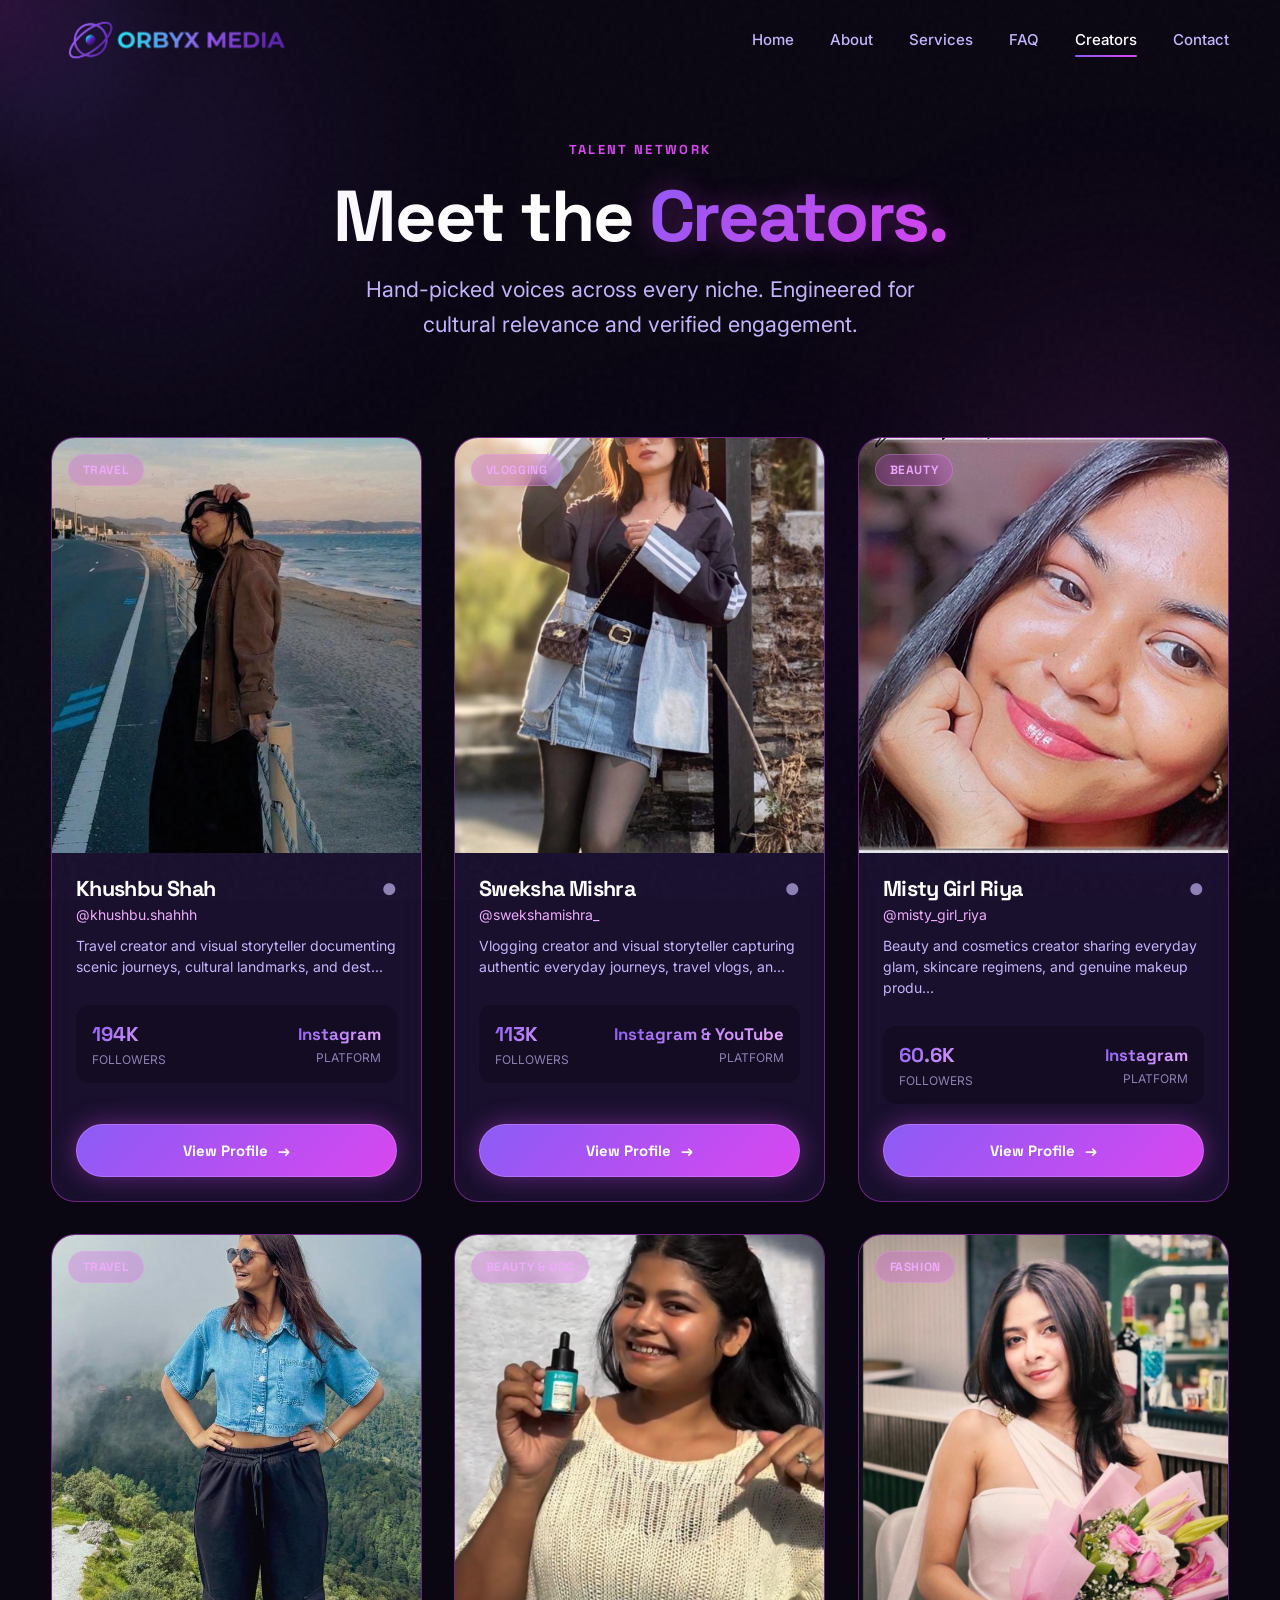
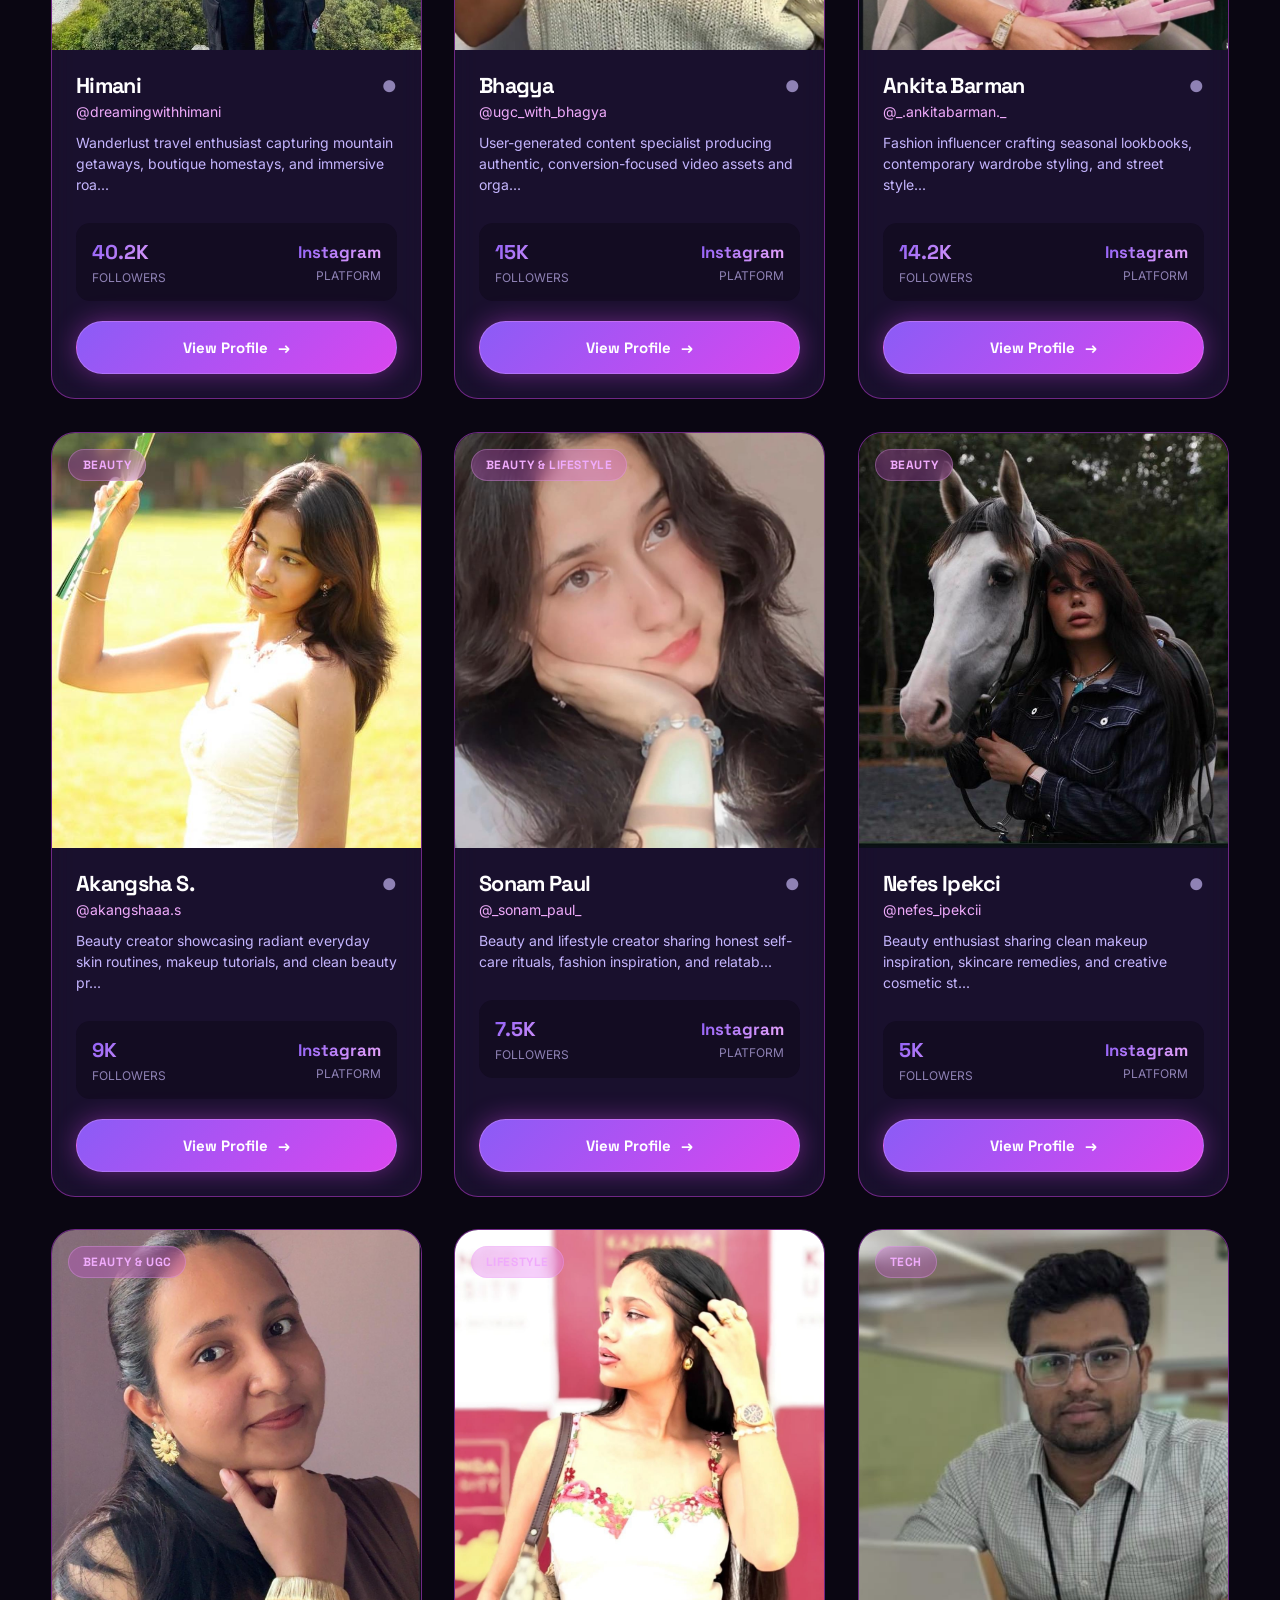
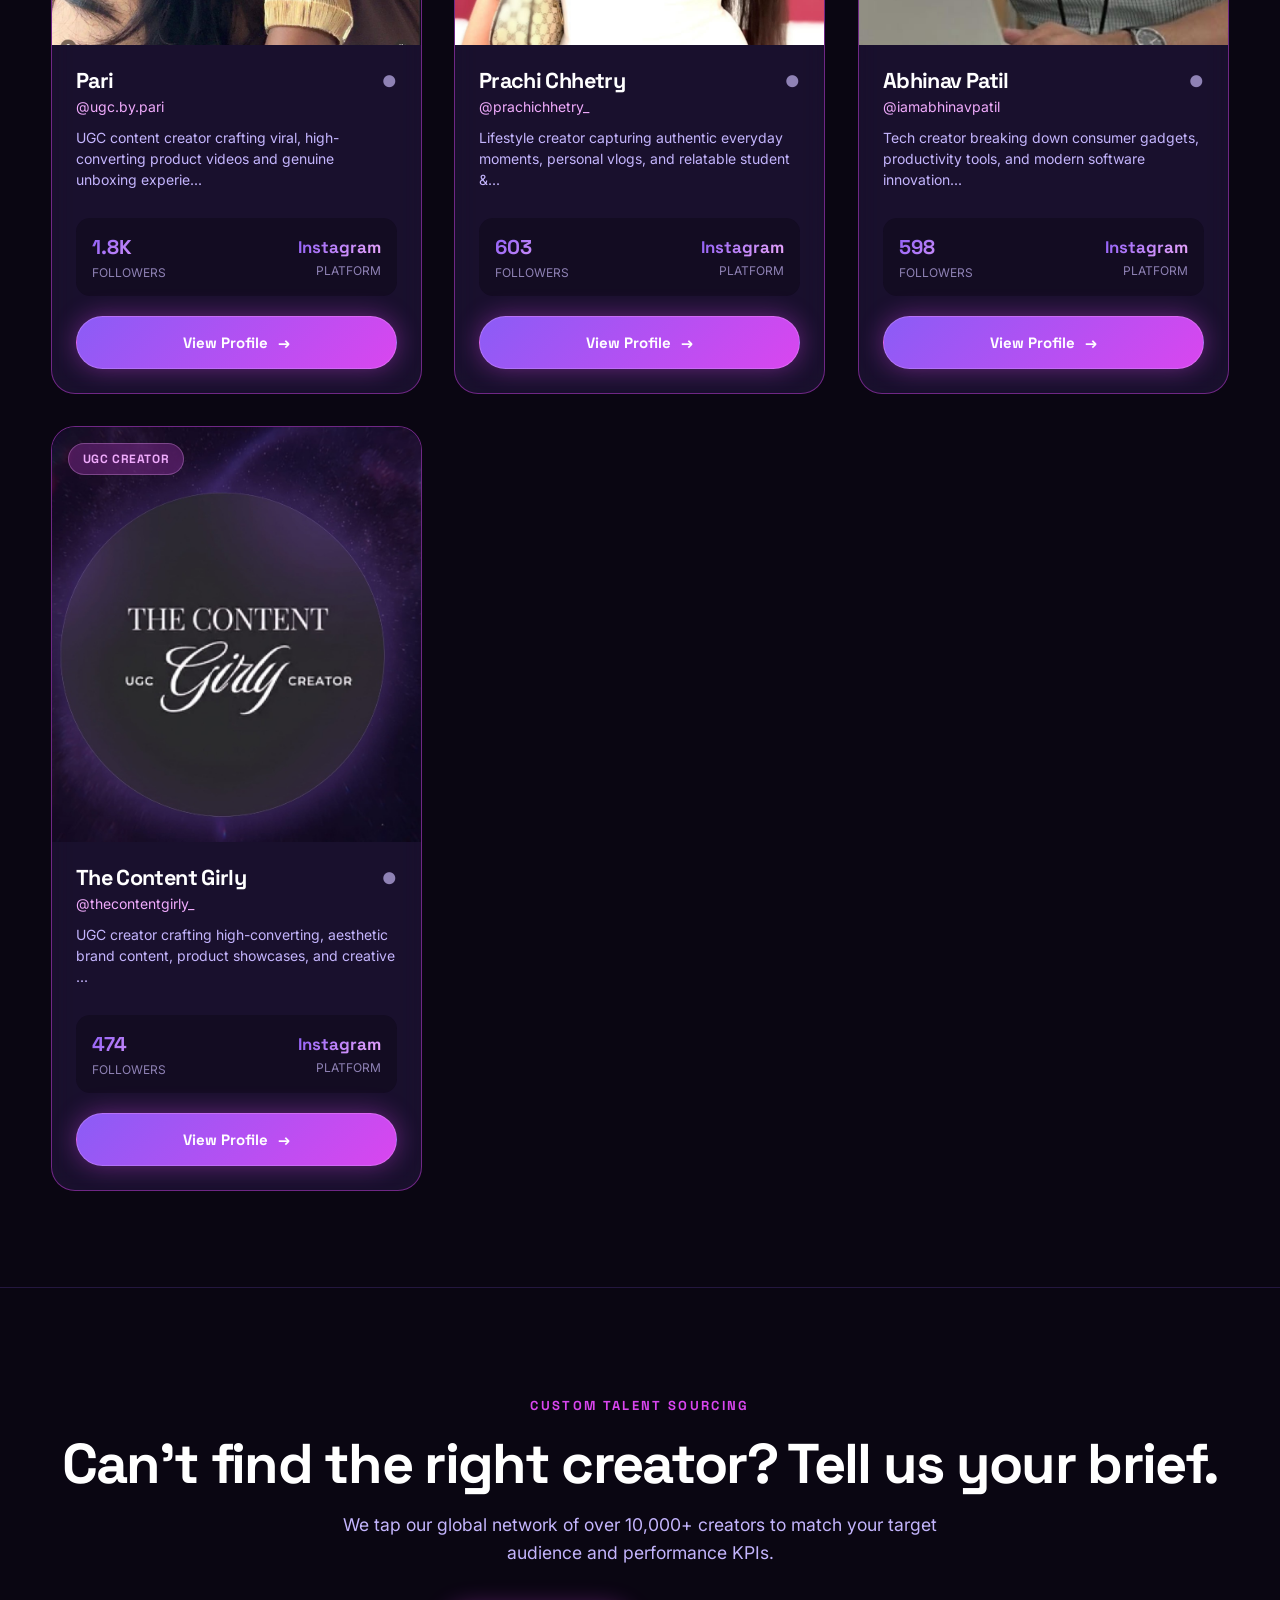
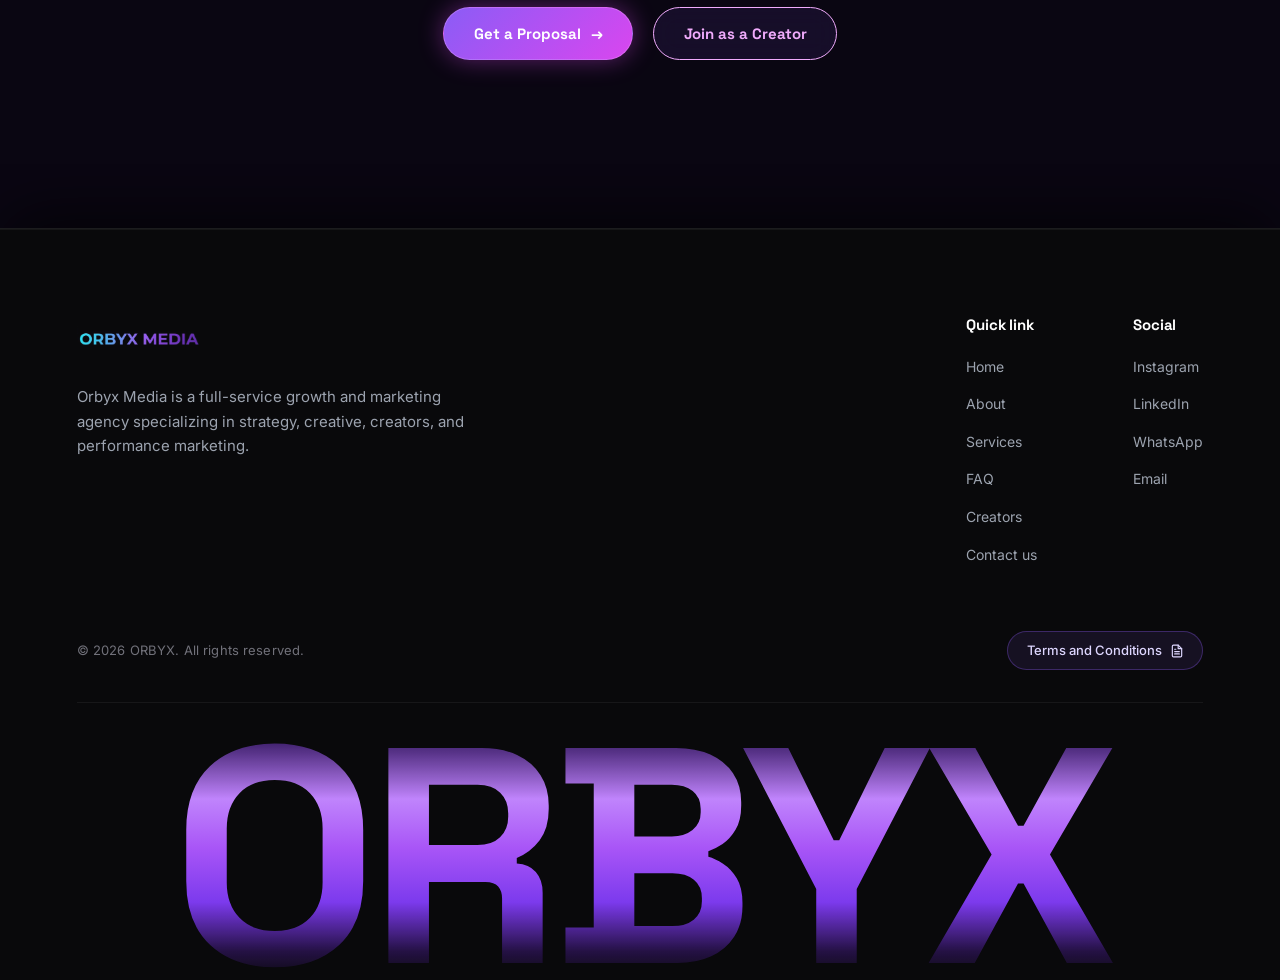
==== creators.html @ 60fa3058 "Initial commit: Orbyx Media website, assets, 404 page, and SEO icons" ====
<!DOCTYPE html>
<html lang="en">

<head>
  <meta charset="UTF-8">
  <meta name="viewport" content="width=device-width, initial-scale=1.0">

  <!-- Primary Meta Tags -->
  <title>Meet the Creators | Orbyx Media Talent Network</title>
  <meta name="title" content="Meet the Creators | Orbyx Media Talent Network">
  <meta name="description"
    content="Explore Orbyx Media's hand-picked network of vetted digital creators across fashion, tech, food, fitness, gaming, and lifestyle. Authentic cultural reach engineered for high-impact brands.">
  <meta name="keywords"
    content="creators, talent roster, influencer network, culture marketing, creative talent, brand partnerships">
  <meta name="author" content="Orbyx Media">
  <link rel="canonical" href="https://orbyxmedia.com/creators.html">

  <!-- Favicons & App Icons -->
  <link rel="icon" href="/favicon.ico" sizes="48x48">
  <link rel="icon" href="/favicon.svg" type="image/svg+xml">
  <link rel="icon" type="image/png" sizes="192x192" href="/favicon-192x192.png">
  <link rel="apple-touch-icon" href="/apple-touch-icon.png">
  <link rel="manifest" href="/site.webmanifest">

  <!-- Open Graph / Facebook -->
  <meta property="og:type" content="website">
  <meta property="og:url" content="https://orbyxmedia.com/creators.html">
  <meta property="og:title" content="Meet the Creators | Orbyx Media Talent Network">
  <meta property="og:description"
    content="Hand-picked voices across every niche. Real reach, authentic engagement, and proven brand lift.">
  <meta property="og:image" content="assets/orbyx-logo.png">

  <!-- Twitter -->
  <meta property="twitter:card" content="summary_large_image">
  <meta property="twitter:url" content="https://orbyxmedia.com/creators.html">
  <meta property="twitter:title" content="Meet the Creators | Orbyx Media Talent Network">
  <meta property="twitter:description"
    content="Hand-picked voices across every niche. Real reach, authentic engagement, and proven brand lift.">
  <meta property="twitter:image" content="assets/orbyx-logo.png">

  <!-- Google Fonts: Space Grotesk & Inter -->
  <link rel="preconnect" href="https://fonts.googleapis.com">
  <link rel="preconnect" href="https://fonts.gstatic.com" crossorigin>
  <link
    href="https://fonts.googleapis.com/css2?family=Inter:wght@400;500;600;700&family=Space+Grotesk:wght@600;700;800&display=swap"
    rel="stylesheet">

  <link rel="stylesheet" href="style.css">

  <!-- ItemList JSON-LD Structured Data for Search Engines -->
  <script type="application/ld+json">
  {
    "@context": "https://schema.org",
    "@type": "ItemList",
    "name": "Orbyx Media Creator Roster",
    "description": "A curated roster of vetted content creators and cultural storytellers.",
    "numberOfItems": 13,
    "itemListElement": [
      {
        "@type": "ListItem",
        "position": 1,
        "name": "Khushbu Shah",
        "description": "Travel Creator (194K Followers)"
      },
      {
        "@type": "ListItem",
        "position": 2,
        "name": "Sweksha Mishra",
        "description": "Vlogging Creator (113K Followers)"
      },
      {
        "@type": "ListItem",
        "position": 3,
        "name": "Misty Girl Riya",
        "description": "Beauty Creator (60.6K Followers)"
      },
      {
        "@type": "ListItem",
        "position": 4,
        "name": "Himani",
        "description": "Travel Creator (40.2K Followers)"
      },
      {
        "@type": "ListItem",
        "position": 5,
        "name": "Bhagya",
        "description": "Beauty & UGC Creator (15K Followers)"
      },
      {
        "@type": "ListItem",
        "position": 6,
        "name": "Ankita Barman",
        "description": "Fashion Creator (14.2K Followers)"
      },
      {
        "@type": "ListItem",
        "position": 7,
        "name": "Akangsha S.",
        "description": "Beauty Creator (9K Followers)"
      },
      {
        "@type": "ListItem",
        "position": 8,
        "name": "Sonam Paul",
        "description": "Beauty & Lifestyle Creator (7.5K Followers)"
      },
      {
        "@type": "ListItem",
        "position": 9,
        "name": "Nefes Ipekci",
        "description": "Beauty Creator (5K Followers)"
      },
      {
        "@type": "ListItem",
        "position": 10,
        "name": "Pari",
        "description": "Beauty & UGC Creator (1.8K Followers)"
      },
      {
        "@type": "ListItem",
        "position": 11,
        "name": "Prachi Chhetry",
        "description": "Lifestyle Creator (603 Followers)"
      },
      {
        "@type": "ListItem",
        "position": 12,
        "name": "Abhinav Patil",
        "description": "Tech Creator (598 Followers)"
      },
      {
        "@type": "ListItem",
        "position": 13,
        "name": "The Content Girly",
        "description": "UGC Creator (474 Followers)"
      }
    ]
  }
  </script>
</head>

<body class="creators-page">

  <!-- AMBIENT GLOW ORBS & NOISE -->
  <div class="ambient-orbs" aria-hidden="true">
    <div class="ambient-orb orb-1"></div>
    <div class="ambient-orb orb-2"></div>
    <div class="ambient-orb orb-3"></div>
  </div>
  <div class="noise-overlay" aria-hidden="true"></div>

  <!-- CURSOR-FOLLOWING GLOW (DESKTOP) -->
  <div class="cursor-glow" id="cursor-glow" aria-hidden="true"></div>

  <!-- SHARED NAVIGATION BAR -->
  <header class="navbar navbar-scrolled" id="navbar">
    <div class="navbar-container">
      <a href="index.html" class="navbar-logo" aria-label="Orbyx Media Home">
        <img src="assets/Header.png" alt="Orbyx Media" class="navbar-logo-img" />
      </a>

      <!-- Desktop Nav -->
      <nav aria-label="Primary Navigation">
        <ul class="navbar-nav">
          <li><a href="index.html#home" class="nav-link">Home</a></li>
          <li><a href="index.html#about" class="nav-link">About</a></li>
          <li><a href="index.html#services" class="nav-link">Services</a></li>
          <li><a href="index.html#faq" class="nav-link">FAQ</a></li>
          <li><a href="creators.html" class="nav-link active">Creators</a></li>
          <li><a href="index.html#contact" class="nav-link">Contact</a></li>
        </ul>
      </nav>

      <!-- Mobile Hamburger Toggle -->
      <button type="button" class="navbar-toggle" id="menu-toggle" aria-label="Toggle navigation menu"
        aria-expanded="false">
        <span class="hamburger-line line-1"></span>
        <span class="hamburger-line line-2"></span>
        <span class="hamburger-line line-3"></span>
      </button>
    </div>

    <!-- Mobile Drawer Overlay -->
    <div class="mobile-menu" id="mobile-menu" aria-hidden="true">
      <ul class="mobile-nav-list">
        <li><a href="index.html#home" class="mobile-nav-link">Home</a></li>
        <li><a href="index.html#about" class="mobile-nav-link">About</a></li>
        <li><a href="index.html#services" class="mobile-nav-link">Services</a></li>
        <li><a href="index.html#faq" class="mobile-nav-link">FAQ</a></li>
        <li><a href="creators.html" class="mobile-nav-link active">Creators</a></li>
        <li><a href="index.html#contact" class="mobile-nav-link">Contact</a></li>
      </ul>
    </div>
  </header>

  <main>
    <!-- HERO HEADER (NO HEAVY VIDEO, SOFT PURPLE GLOW) -->
    <section class="creators-page-header">
      <span class="section-label">TALENT NETWORK</span>
      <h1 class="creators-page-title">
        Meet the <span class="gradient-text">Creators.</span>
      </h1>
      <p class="creators-page-subline">
        Hand-picked voices across every niche. Engineered for cultural relevance and verified engagement.
      </p>
    </section>



    <!-- CREATORS GRID (RESPONSIVE: 3 COLS DESKTOP, 2 TABLET, 1 MOBILE) -->
    <section class="creators-grid-section" aria-label="Creators Grid">
      <div class="creators-grid" id="creators-grid">
        <!-- Rendered dynamically with 60ms stagger reflow -->
      </div>

      <!-- Friendly Empty State -->
      <div class="creators-empty-state" id="empty-state">
        <h2 class="empty-state-title">No creators found matching criteria</h2>
        <p class="empty-state-sub">Try broadening your search or resetting active filters.</p>
        <button type="button" class="btn btn-primary" id="empty-reset-btn">
          <span>Reset Filters</span>
        </button>
      </div>
    </section>

    <!-- BOTTOM CTA -->
    <section class="section-wrapper" style="text-align: center; border-top: 1px solid rgba(139, 92, 246, 0.2);">
      <span class="section-label">CUSTOM TALENT SOURCING</span>
      <h2 style="font-size: clamp(2rem, 4.5vw, 3.5rem); margin-bottom: 1rem; color: #FFFFFF;">
        Can't find the right creator? Tell us your brief.
      </h2>
      <p style="color: var(--text-body); max-width: 600px; margin: 0 auto 2.5rem; font-size: 1.1rem;">
        We tap our global network of over 10,000+ creators to match your target audience and performance KPIs.
      </p>
      <div style="display: flex; flex-wrap: wrap; gap: 1.25rem; justify-content: center;">
        <a href="index.html#contact" class="btn btn-primary magnetic-btn">
          <span>Get a Proposal</span>
          <span class="btn-arrow" aria-hidden="true">→</span>
        </a>
        <a href="index.html#join-network" class="btn btn-secondary magnetic-btn">
          <span>Join as a Creator</span>
        </a>
      </div>
    </section>
  </main>

  <!-- CREATOR DETAIL MODAL (FOCUS-TRAPPED, ESC TO CLOSE) -->
  <div class="creator-modal-backdrop" id="creator-modal" aria-hidden="true" role="dialog" aria-modal="true"
    aria-labelledby="modal-creator-name">
    <div class="creator-modal-dialog" id="modal-dialog">
      <button type="button" class="modal-close-btn" id="modal-close-btn" aria-label="Close creator details">✕</button>
      <div class="modal-inner-grid">
        <div class="modal-photo-col">
          <img src="assets/creator-placeholder.svg" alt="Creator Profile" class="modal-photo" id="modal-img">
        </div>
        <div class="modal-info-col">
          <span class="section-label" id="modal-niche-label" style="margin-bottom: 0.5rem;">NICHE</span>
          <h2 class="modal-creator-name" id="modal-creator-name">Creator Name</h2>
          <div class="modal-creator-handle" id="modal-creator-handle">@handle</div>
          <p class="modal-bio" id="modal-bio">Bio description text goes here.</p>

          <div class="modal-stats-row">
            <div>
              <div class="creator-metric-val" id="modal-followers">0</div>
              <div class="creator-metric-lbl">Followers</div>
            </div>
            <div>
              <div class="creator-metric-val" id="modal-platform">Instagram</div>
              <div class="creator-metric-lbl">Platform</div>
            </div>
            <div>
              <div class="creator-metric-val" id="modal-category">Travel</div>
              <div class="creator-metric-lbl">Category</div>
            </div>
          </div>

          <div class="modal-actions">
            <a href="#" target="_blank" rel="noopener noreferrer" class="btn btn-secondary" id="modal-social-link">
              <span>View on Instagram</span>
              <span class="btn-arrow" aria-hidden="true">↗</span>
            </a>
            <a href="index.html#contact" class="btn btn-primary" id="modal-collab-link">
              <span>Collaborate</span>
              <span class="btn-arrow" aria-hidden="true">→</span>
            </a>
          </div>
        </div>
      </div>
    </div>
  </div>

  <!-- SHARED FOOTER -->
  <footer class="site-footer">
    <div class="footer-card">
      <div class="footer-top-row">
        <!-- Brand Info -->
        <div class="footer-brand-col">
          <a href="index.html#home" class="footer-brand-logo" aria-label="Orbyx Media Home">
            <img src="assets/Footer.png" alt="Orbyx Media" class="footer-logo-img">
          </a>
          <p class="footer-brand-desc">
            Orbyx Media is a full-service growth and marketing agency specializing in strategy, creative, creators, and
            performance marketing.
          </p>
        </div>

        <!-- Links Columns: Quick link & Social ONLY (No Company, No Others) -->
        <div class="footer-links-columns">
          <div class="footer-links-col">
            <h3 class="footer-col-heading">Quick link</h3>
            <ul class="footer-links-list">
              <li><a href="index.html#home">Home</a></li>
              <li><a href="index.html#about">About</a></li>
              <li><a href="index.html#services">Services</a></li>
              <li><a href="index.html#faq">FAQ</a></li>
              <li><a href="creators.html">Creators</a></li>
              <li><a href="index.html#contact">Contact us</a></li>
            </ul>
          </div>

          <div class="footer-links-col">
            <h3 class="footer-col-heading">Social</h3>
            <ul class="footer-links-list">
              <li><a href="https://www.instagram.com/orbyx.media?vrfl=MTExcmZzMnN6YzQ3eA%3D%3D&utm_source=qr"
                  target="_blank" rel="noopener noreferrer">Instagram</a></li>
              <li><a href="https://www.linkedin.com/in/abhay-pandey-b8872b438" target="_blank"
                  rel="noopener noreferrer">LinkedIn</a></li>
              <li><a href="https://whatsapp.com/channel/0029VbDl6A9Chq6E0QzMwr3B" target="_blank"
                  rel="noopener noreferrer">WhatsApp</a></li>
              <li><a href="https://mail.google.com/mail/?view=cm&fs=1&to=Abhay.orbyxmedia@gmail.com"
                  class="gmail-compose-link" data-gmail="Abhay.orbyxmedia@gmail.com" target="_blank"
                  rel="noopener noreferrer">Email</a></li>
            </ul>
          </div>
        </div>
      </div>

      <!-- Metadata & Terms and Conditions Button Row -->
      <div class="footer-meta-row">
        <div class="footer-copyright">
          &copy; 2026 ORBYX. All rights reserved.
        </div>
        <div class="footer-actions">
          <button type="button" class="footer-terms-btn" id="footer-terms-btn" aria-haspopup="dialog"
            aria-expanded="false">
            <span>Terms and Conditions</span>
            <svg class="terms-btn-icon" width="14" height="14" viewBox="0 0 24 24" fill="none" stroke="currentColor"
              stroke-width="2" stroke-linecap="round" stroke-linejoin="round">
              <path d="M14 2H6a2 2 0 0 0-2 2v16a2 2 0 0 0 2 2h12a2 2 0 0 0 2-2V8z"></path>
              <polyline points="14 2 14 8 20 8"></polyline>
              <line x1="16" y1="13" x2="8" y2="13"></line>
              <line x1="16" y1="17" x2="8" y2="17"></line>
              <polyline points="10 9 9 9 8 9"></polyline>
            </svg>
          </button>
        </div>
      </div>

      <!-- Giant ORBYX Watermark with Purple Gradient matching image -->
      <div class="footer-watermark-wrap" aria-hidden="true">
        <span class="footer-watermark-text">ORBYX</span>
      </div>
    </div>
  </footer>

  <!-- TERMS & CONDITIONS MODAL -->
  <div class="terms-modal-backdrop" id="terms-modal" aria-hidden="true" role="dialog" aria-modal="true"
    aria-labelledby="terms-modal-title">
    <div class="terms-modal-dialog" id="terms-modal-dialog">
      <div class="terms-modal-header">
        <div class="terms-header-titles">
          <span class="terms-badge">Legal & Compliance</span>
          <h2 class="terms-modal-title" id="terms-modal-title">Terms and Conditions</h2>
          <span class="terms-update-time">Effective: 2026 &bull; Orbyx Media</span>
        </div>
        <button type="button" class="terms-close-btn" id="terms-modal-close"
          aria-label="Close Terms and Conditions">&times;</button>
      </div>

      <div class="terms-modal-body">
        <section class="terms-section">
          <h3>1. Acceptance of Terms</h3>
          <p>By accessing or engaging with Orbyx Media (&ldquo;Orbyx&rdquo;, &ldquo;we&rdquo;, &ldquo;us&rdquo;, or
            &ldquo;our&rdquo;), including our growth marketing, strategy consulting, creator collaborations, and
            performance marketing services, you agree to comply with and be bound by these Terms and Conditions.</p>
        </section>

        <section class="terms-section">
          <h3>2. Scope of Growth & Marketing Services</h3>
          <p>Orbyx Media operates as a full-service growth and marketing agency specializing in end-to-end brand
            strategy, creative direction, creator roster execution, and multi-channel performance media. Concrete
            milestones, scopes, deliverable schedules, and budget allocations are governed by separate Statements of
            Work (SOWs).</p>
        </section>

        <section class="terms-section">
          <h3>3. Creator Network & Content Collaboration</h3>
          <p>Campaigns executed through the Orbyx creator roster follow strict brand safety guidelines and FTC
            disclosures. Content rights, exclusivity windows, organic posting obligations, and whitelisting permissions
            are strictly scoped per creator contract agreement.</p>
        </section>

        <section class="terms-section">
          <h3>4. Intellectual Property & Commercial Rights</h3>
          <p>All bespoke creative assets, strategic frameworks, video assets, and copywriting developed for client
            campaigns become property of the client upon complete settlement of invoices, subject to third-party music
            licensing and creator terms.</p>
        </section>

        <section class="terms-section">
          <h3>5. Performance Marketing Standards</h3>
          <p>While our media buying models are architected for optimal ROAS and customer acquisition efficiency,
            campaign scalability is dependent on product-market fit, audience dynamics, and platform policy shifts.</p>
        </section>

        <section class="terms-section">
          <h3>6. Confidentiality & Privacy</h3>
          <p>Both parties agree to treat all non-public commercial insights, creative storyboards, audience analytics,
            and financial data with absolute confidentiality. We never monetize or sell client or creator data.</p>
        </section>

        <section class="terms-section">
          <h3>7. Contact & Inquiries</h3>
          <p>For any questions or legal inquiries regarding these terms, please contact us at <a
              href="https://mail.google.com/mail/?view=cm&fs=1&to=Abhay.orbyxmedia@gmail.com" class="gmail-compose-link"
              data-gmail="Abhay.orbyxmedia@gmail.com" target="_blank"
              rel="noopener noreferrer">Abhay.orbyxmedia@gmail.com</a> or phone <a href="tel:+916306680579">+91
              6306680579</a>.</p>
        </section>
      </div>

      <div class="terms-modal-footer">
        <button type="button" class="terms-accept-btn" id="terms-modal-accept">Close &amp; Acknowledge</button>
      </div>
    </div>
  </div>

  <script src="script.js"></script>
</body>

</html>
---- style.css ----
/* ==========================================================================
   ORBYX MEDIA - CORE DESIGN SYSTEM & STYLESHEET
   Brand Pillars: Influence · Culture · Connection
   ========================================================================== */

/* --------------------------------------------------------------------------
   1. CSS CUSTOM PROPERTIES (DESIGN SYSTEM TOKENS)
   -------------------------------------------------------------------------- */
:root {
  /* Brand Color Palette */
  --primary-purple: #8B5CF6;
  --deep-purple: #6D28D9;
  --accent-magenta: #D946EF;
  --highlight-pink: #F0ABFC;

  /* Neutrals & Dark Canvas */
  --bg-deep: #0A0612;
  --bg-surface: #120A21;
  --bg-card: rgba(139, 92, 246, 0.12);
  --overlay-dark: rgba(10, 6, 18, 0.55);

  /* Typography Colors */
  --text-heading: #FFFFFF;
  --text-body: #C4B5FD;
  --text-muted: #8F82B5;
  --text-light: #E9E3FF;

  /* Gradients */
  --grad-primary: linear-gradient(135deg, #8B5CF6 0%, #D946EF 100%);
  --grad-soft: linear-gradient(135deg, #8B5CF6 0%, #F0ABFC 100%);
  --grad-accent: linear-gradient(135deg, #D946EF 0%, #F0ABFC 100%);
  --grad-border: linear-gradient(135deg, rgba(139, 92, 246, 0.8), rgba(217, 70, 239, 0.8));

  /* Glass Card System */
  --glass-fill: rgba(139, 92, 246, 0.12);
  --glass-border: 1px solid rgba(217, 70, 239, 0.45);
  --glass-blur: 12px;
  --glass-radius: 24px;
  --glow-magenta: 0 0 32px rgba(217, 70, 239, 0.35);
  --glow-purple: 0 0 32px rgba(139, 92, 246, 0.35);

  /* RESERVED SERVICE CARD PALETTE (CUSTOMIZABLE) */
  --service-card-bg: rgba(139, 92, 246, 0.12);
  --service-card-blur: 14px;
  --service-card-radius: 24px;
  --service-card-border: 1px solid rgba(217, 70, 239, 0.45);
  --service-card-border-active: 1.5px solid #D946EF;
  --service-card-glow-active: 0 0 32px rgba(217, 70, 239, 0.35);
  --service-card-number: #8B5CF6;
  --service-card-title: #FFFFFF;
  --service-card-desc: #C4B5FD;
  --service-bullet-text: #E9E3FF;
  --service-bullet-icon: #F0ABFC;
  --service-icon-bg: rgba(217, 70, 239, 0.18);
  --service-icon-color: #F0ABFC;
  --service-top-sweep: linear-gradient(120deg, transparent, rgba(240, 171, 252, 0.18), transparent);
  --service-card-featured-bg: rgba(139, 92, 246, 0.20);
  --service-card-inactive-opacity: 0.35;

  /* Typography System */
  --font-heading: 'Space Grotesk', -apple-system, BlinkMacSystemFont, 'Segoe UI', Roboto, sans-serif;
  --font-body: 'Inter', -apple-system, BlinkMacSystemFont, 'Segoe UI', Roboto, sans-serif;

  /* Layout Constants */
  --nav-height: 80px;
  --container-max: 100%;
  --transition-smooth: 0.3s cubic-bezier(0.16, 1, 0.3, 1);
}

/* --------------------------------------------------------------------------
   2. RESET & BASE FOUNDATIONS (MOBILE-FIRST)
   -------------------------------------------------------------------------- */
*, *::before, *::after {
  box-sizing: border-box;
  margin: 0;
  padding: 0;
  scrollbar-width: none !important; /* Firefox */
  -ms-overflow-style: none !important; /* IE and Edge */
}

/* Hide vertical and horizontal scrollbars across Chrome, Safari, Edge, Opera */
*::-webkit-scrollbar,
html::-webkit-scrollbar,
body::-webkit-scrollbar {
  display: none !important;
  width: 0 !important;
  height: 0 !important;
  background: transparent !important;
}

html {
  font-family: var(--font-body);
  background-color: var(--bg-deep);
  color: var(--text-body);
  -webkit-font-smoothing: antialiased;
  -moz-osx-font-smoothing: grayscale;
  overflow-x: clip;
  scrollbar-width: none !important;
  -ms-overflow-style: none !important;
}

body {
  background-color: transparent !important;
  min-height: 100vh;
  position: relative;
  overflow-x: clip;
  line-height: 1.6;
  scrollbar-width: none !important;
  -ms-overflow-style: none !important;
}

img, video, canvas, svg {
  display: block;
  max-width: 100%;
}

a {
  color: inherit;
  text-decoration: none;
}

button, input, textarea, select {
  font: inherit;
  color: inherit;
  background: none;
  border: none;
  outline: none;
}

button {
  cursor: pointer;
}

/* Accessible Focus States */
:focus-visible {
  outline: 2px solid var(--accent-magenta);
  outline-offset: 4px;
}

/* --------------------------------------------------------------------------
   3. TYPOGRAPHY UTILITIES
   -------------------------------------------------------------------------- */
h1, h2, h3, h4, h5, h6 {
  font-family: var(--font-heading);
  color: var(--text-heading);
  font-weight: 700;
  letter-spacing: -0.03em;
  line-height: 1.1;
}

.gradient-text {
  background: var(--grad-primary);
  -webkit-background-clip: text;
  -webkit-text-fill-color: transparent;
  display: inline-block;
  text-shadow: 0 0 28px rgba(217, 70, 239, 0.35);
}

.gradient-text-soft {
  background: var(--grad-soft);
  -webkit-background-clip: text;
  -webkit-text-fill-color: transparent;
  display: inline-block;
}

.section-label {
  display: inline-block;
  font-family: var(--font-heading);
  font-size: 0.8125rem;
  font-weight: 700;
  text-transform: uppercase;
  letter-spacing: 0.18em;
  color: var(--accent-magenta);
  margin-bottom: 1rem;
}

/* --------------------------------------------------------------------------
   4. AMBIENT GLOWS & CURSOR FOLLOWER
   -------------------------------------------------------------------------- */
.ambient-orbs {
  position: fixed;
  inset: 0;
  pointer-events: none;
  z-index: 2;
  overflow: hidden;
}

.ambient-orb {
  position: absolute;
  border-radius: 50%;
  filter: blur(120px);
  opacity: 0.45;
  will-change: transform;
}

.orb-1 {
  width: 500px;
  height: 500px;
  background: radial-gradient(circle, rgba(139, 92, 246, 0.5) 0%, transparent 70%);
  top: -100px;
  left: -100px;
}

.orb-2 {
  width: 600px;
  height: 600px;
  background: radial-gradient(circle, rgba(217, 70, 239, 0.4) 0%, transparent 70%);
  bottom: 10%;
  right: -150px;
}

.orb-3 {
  width: 400px;
  height: 400px;
  background: radial-gradient(circle, rgba(109, 40, 217, 0.35) 0%, transparent 70%);
  top: 50%;
  left: 40%;
}

/* Subtle background noise texture */
.noise-overlay {
  position: fixed;
  inset: 0;
  pointer-events: none;
  z-index: 1;
  opacity: 0.025;
  background-image: url("data:image/svg+xml,%3Csvg viewBox='0 0 200 200' xmlns='http://www.w3.org/2000/svg'%3E%3Cfilter id='noiseFilter'%3E%3CfeTurbulence type='fractalNoise' baseFrequency='0.8' numOctaves='3' stitchTiles='stitch'/%3E%3C/filter%3E%3Crect width='100%25' height='100%25' filter='url(%23noiseFilter)'/%3E%3C/svg%3E");
}

/* Cursor-Following Glow (Desktop Only) */
.cursor-glow {
  position: fixed;
  width: 380px;
  height: 380px;
  border-radius: 50%;
  background: radial-gradient(circle, rgba(217, 70, 239, 0.15) 0%, rgba(139, 92, 246, 0.08) 40%, transparent 70%);
  pointer-events: none;
  transform: translate(-50%, -50%);
  z-index: 2;
  transition: opacity 0.3s ease;
  will-change: transform;
  display: none;
}

@media (min-width: 1024px) {
  .cursor-glow {
    display: block;
  }
}



/* --------------------------------------------------------------------------
   6. NAVIGATION BAR (SHARED)
   -------------------------------------------------------------------------- */
.navbar {
  position: fixed;
  top: 0;
  left: 0;
  right: 0;
  height: var(--nav-height);
  z-index: 1000;
  display: flex;
  align-items: center;
  transition: transform 0.4s cubic-bezier(0.16, 1, 0.3, 1), background-color 0.3s ease, border-color 0.3s ease;
}

.navbar.navbar-hidden {
  transform: translateY(-100%);
}

.navbar.navbar-scrolled {
  background: rgba(10, 6, 18, 0.75);
  backdrop-filter: blur(16px);
  -webkit-backdrop-filter: blur(16px);
  border-bottom: 1px solid rgba(139, 92, 246, 0.25);
  box-shadow: 0 8px 32px rgba(0, 0, 0, 0.4);
}

.navbar-container {
  width: 100%;
  max-width: var(--container-max);
  margin: 0 auto;
  padding: 0 clamp(1.5rem, 4vw, 4.5rem);
  display: flex;
  align-items: center;
  justify-content: space-between;
}

.navbar-logo {
  display: inline-flex;
  align-items: center;
  text-decoration: none;
  line-height: 1;
  transition: opacity 0.2s ease, transform 0.2s ease;
}

.navbar-logo:hover {
  opacity: 0.95;
}

.navbar-logo-img {
  height: clamp(48px, 5.5vw, 62px);
  width: auto;
  max-width: 250px;
  object-fit: contain;
  display: block;
  transition: transform 0.25s cubic-bezier(0.16, 1, 0.3, 1), filter 0.25s ease;
}

.navbar-logo:hover .navbar-logo-img {
  transform: scale(1.03);
  filter: drop-shadow(0 0 14px rgba(217, 70, 239, 0.45));
}

.navbar-logo svg {
  width: 36px;
  height: 36px;
}

.navbar-logo-text {
  font-family: var(--font-heading);
  font-size: 1.35rem;
  font-weight: 800;
  letter-spacing: -0.02em;
  color: var(--text-heading);
}

.navbar-logo-dot {
  color: var(--accent-magenta);
}

.navbar-nav {
  display: none;
  align-items: center;
  gap: 2.25rem;
  list-style: none;
}

.nav-link {
  font-family: var(--font-body);
  font-size: 0.9375rem;
  font-weight: 500;
  color: var(--text-body);
  transition: color 0.25s ease;
  position: relative;
  padding: 0.5rem 0;
}

.nav-link:hover, .nav-link.active {
  color: #FFFFFF;
}

.nav-link::after {
  content: '';
  position: absolute;
  bottom: 0;
  left: 0;
  width: 0;
  height: 2px;
  background: var(--grad-primary);
  border-radius: 2px;
  transition: width 0.25s ease;
}

.nav-link:hover::after, .nav-link.active::after {
  width: 100%;
}

.navbar-actions {
  display: none;
  align-items: center;
  gap: 1rem;
}

/* Hamburger button for mobile */
.navbar-toggle {
  display: flex;
  flex-direction: column;
  justify-content: center;
  align-items: center;
  width: 36px;
  height: 36px;
  background: transparent;
  border: none;
  border-radius: 0;
  box-shadow: none;
  padding: 0;
  cursor: pointer;
  gap: 5.5px;
  z-index: 1001;
}

.hamburger-line {
  width: 22px;
  height: 1.5px;
  background-color: var(--text-heading);
  border-radius: 0;
  transition: transform 0.3s ease, opacity 0.3s ease, background-color 0.25s ease;
}

.navbar-toggle:hover .hamburger-line {
  background-color: var(--highlight-pink);
}

.navbar-toggle.active .line-1 {
  transform: translateY(7px) rotate(45deg);
}

.navbar-toggle.active .line-2 {
  opacity: 0;
}

.navbar-toggle.active .line-3 {
  transform: translateY(-7px) rotate(-45deg);
}

/* Mobile Drawer Menu */
.mobile-menu {
  position: fixed;
  inset: 0;
  background: rgba(10, 6, 18, 0.95);
  backdrop-filter: blur(20px);
  -webkit-backdrop-filter: blur(20px);
  z-index: 999;
  display: flex;
  flex-direction: column;
  justify-content: center;
  padding: 2rem;
  opacity: 0;
  visibility: hidden;
  transition: opacity 0.35s ease, visibility 0.35s ease;
}

.mobile-menu.active {
  opacity: 1;
  visibility: visible;
}

.mobile-nav-list {
  list-style: none;
  display: flex;
  flex-direction: column;
  gap: 1.5rem;
  margin-bottom: 2.5rem;
}

.mobile-nav-link {
  font-family: var(--font-heading);
  font-size: 1.75rem;
  font-weight: 700;
  color: var(--text-heading);
  transition: color 0.25s ease;
}

.mobile-nav-link:hover, .mobile-nav-link.active {
  color: var(--highlight-pink);
}

@media (min-width: 900px) {
  .navbar-nav {
    display: flex;
  }
  .navbar-actions {
    display: flex;
  }
  .navbar-toggle {
    display: none;
  }
  .mobile-menu {
    display: none;
  }
}

/* --------------------------------------------------------------------------
   7. BUTTONS & INTERACTIVE ELEMENTS
   -------------------------------------------------------------------------- */
.btn {
  display: inline-flex;
  align-items: center;
  justify-content: center;
  gap: 10px;
  font-family: var(--font-heading);
  font-size: 0.9375rem;
  font-weight: 700;
  padding: 0.85rem 1.85rem;
  border-radius: 999px;
  text-decoration: none;
  cursor: pointer;
  position: relative;
  transition: transform 0.25s cubic-bezier(0.16, 1, 0.3, 1), box-shadow 0.25s ease, background 0.25s ease, border-color 0.25s ease;
  white-space: nowrap;
  will-change: transform;
}

.btn-arrow {
  display: inline-block;
  transition: transform 0.25s ease;
}

.btn:hover .btn-arrow {
  transform: translateX(4px);
}

/* Primary Pill Button (Gradient Fill + Glow) */
.btn-primary {
  background: var(--grad-primary);
  color: #FFFFFF;
  box-shadow: 0 0 24px rgba(217, 70, 239, 0.4);
  border: 1px solid rgba(240, 171, 252, 0.3);
}

.btn-primary:hover {
  box-shadow: 0 0 36px rgba(217, 70, 239, 0.65);
  transform: translateY(-2px);
}

/* Secondary Outlined Pill Button */
.btn-secondary {
  background: rgba(139, 92, 246, 0.1);
  color: var(--highlight-pink);
  border: 1px solid var(--highlight-pink);
  backdrop-filter: blur(12px);
}

.btn-secondary:hover {
  background: rgba(240, 171, 252, 0.15);
  box-shadow: 0 0 24px rgba(240, 171, 252, 0.35);
  transform: translateY(-2px);
}

/* Outline Ghost */
.btn-ghost {
  background: transparent;
  color: var(--text-body);
  border: 1px solid rgba(139, 92, 246, 0.4);
}

.btn-ghost:hover {
  color: #FFFFFF;
  border-color: var(--accent-magenta);
  background: rgba(217, 70, 239, 0.08);
}

/* --------------------------------------------------------------------------
   8. FIXED CANVAS SCROLL ENGINE (900vh TRACK)
   -------------------------------------------------------------------------- */
.scroll-experience-container {
  position: relative;
  width: 100%;
  height: 650vh; /* 650vh scroll space driving 240 frames across 5 beats to services handoff */
}

.canvas-viewport {
  position: fixed;
  inset: 0;
  width: 100vw;
  height: 100vh;
  z-index: 0;
  pointer-events: none;
  overflow: hidden;
}

#animation-canvas, #scroll-canvas, .scroll-canvas {
  position: fixed;
  top: 0;
  left: 0;
  width: 100vw;
  height: 100vh;
  object-fit: cover;
  z-index: 0;
  pointer-events: none;
  display: block;
}

.canvas-dark-overlay, .canvas-overlay {
  position: fixed;
  top: 0;
  left: 0;
  width: 100vw;
  height: 100vh;
  background-color: rgba(10, 6, 18, 0.55);
  z-index: 1;
  pointer-events: none;
}

/* Sticky 100vh Inner Stage */
.sticky-stage {
  position: sticky;
  top: 0;
  left: 0;
  width: 100%;
  height: 100vh;
  overflow: hidden;
  display: flex;
  align-items: center;
  justify-content: center;
  z-index: 10;
  pointer-events: none; /* Interactive items enable pointer-events */
}

/* Stage container wrapper */
.stage-content {
  position: relative;
  width: 100%;
  max-width: var(--container-max);
  height: 100%;
  margin: 0 auto;
  padding: 0 1.5rem;
  display: flex;
  align-items: center;
  justify-content: center;
}

/* Individual Scroll Beats (Only one visible at a time unless noted) */
.scroll-beat {
  position: absolute;
  top: 50%;
  left: 50%;
  transform: translate(-50%, -50%);
  width: 100%;
  max-width: 960px;
  display: flex;
  flex-direction: column;
  align-items: center;
  text-align: center;
  opacity: 0;
  visibility: hidden;
  filter: blur(4px);
  transition: opacity 0.4s cubic-bezier(0.16, 1, 0.3, 1), filter 0.4s cubic-bezier(0.16, 1, 0.3, 1);
  will-change: opacity, filter;
  pointer-events: none;
}

.scroll-beat.active {
  opacity: 1;
  visibility: visible;
  transform: translate(-50%, -50%);
  filter: blur(0);
  pointer-events: auto;
}

/* --------------------------------------------------------------------------
   9. SCROLL BEATS STYLING (0% - 97%)
   -------------------------------------------------------------------------- */

/* Beat 1: HERO (0-10%) */
.beat-hero {
  max-width: 1100px;
}

.hero-headline {
  font-size: clamp(2.75rem, 8vw, 8rem);
  font-weight: 800;
  line-height: 0.98;
  letter-spacing: -0.04em;
  margin-bottom: 1.75rem;
  color: #FFFFFF;
}

.hero-subline {
  font-size: clamp(1.125rem, 2.2vw, 1.5rem);
  color: var(--text-body);
  max-width: 680px;
  margin-bottom: 2.5rem;
  font-weight: 400;
  line-height: 1.45;
}

.hero-cta-group {
  display: flex;
  flex-wrap: wrap;
  gap: 1.25rem;
  justify-content: center;
  margin-bottom: 3rem;
}

.hero-scroll-hint {
  display: flex;
  flex-direction: column;
  align-items: center;
  gap: 8px;
  color: var(--highlight-pink);
  font-size: 0.8125rem;
  font-family: var(--font-heading);
  letter-spacing: 0.15em;
  text-transform: uppercase;
}

.hero-brand-strip {
  font-size: 0.875rem;
  letter-spacing: 0.2em;
  text-transform: uppercase;
  color: var(--text-muted);
  margin-bottom: 0.5rem;
}

.bobbing-arrow {
  animation: bobbing 1.8s ease-in-out infinite;
}

@keyframes bobbing {
  0%, 100% { transform: translateY(0); }
  50% { transform: translateY(6px); }
}

/* Beat 2: ABOUT (10-20%) */
.beat-about {
  max-width: 820px;
}

.about-heading {
  font-size: clamp(2.25rem, 5.5vw, 4.5rem);
  margin-bottom: 1.5rem;
  color: #FFFFFF;
}

.about-text {
  font-size: clamp(1.125rem, 2vw, 1.5rem);
  color: var(--text-body);
  line-height: 1.6;
  max-width: 740px;
}

/* Beat 3: BRAND PILLARS (20-35%) */
.scroll-beat.beat-pillars {
  position: absolute;
  top: 50%;
  left: 50%;
  transform: translate(-50%, -50%);
  width: 100%;
  max-width: 1050px;
  min-height: 340px;
  display: flex;
  flex-direction: column;
  align-items: center;
  justify-content: center;
  filter: none !important;
}

.scroll-beat.beat-pillars.active {
  transform: translate(-50%, -50%);
}

.scroll-beat.beat-pillars .pillars-label {
  color: #D946EF;
  font-size: 0.875rem;
  font-weight: 700;
  letter-spacing: 0.22em;
  text-transform: uppercase;
  margin-bottom: 2rem;
  text-shadow: 0 0 24px rgba(217, 70, 239, 0.55);
}

.pillar-stage {
  position: relative;
  width: 100%;
  min-height: 280px;
  display: flex;
  align-items: center;
  justify-content: center;
}

/* Individual animated words */
.pillar-card {
  position: absolute;
  top: 50%;
  left: 50%;
  transform: translate(-50%, -50%) scale(0.7);
  width: 100%;
  max-width: 760px;
  text-align: center;
  opacity: 0;
  filter: blur(8px);
  will-change: transform, opacity, filter;
  pointer-events: none;
  visibility: hidden;
  transition: none !important;
}

.pillar-card.active-state {
  pointer-events: auto;
}

/* Pillar Word strictly: 72px desktop, 44px mobile */
.pillar-word {
  font-family: var(--font-heading);
  font-size: 44px; /* Mobile: strictly 44px */
  line-height: 1.05;
  font-weight: 800;
  letter-spacing: -0.03em;
  margin-bottom: 1.15rem;
  display: inline-block;
}

@media (min-width: 768px) {
  .pillar-word {
    font-size: 72px; /* Desktop: strictly 72px */
  }
}

.pillar-desc {
  font-size: clamp(1.1rem, 2.2vw, 1.35rem);
  color: #C4B5FD;
  line-height: 1.6;
  max-width: 640px;
  margin: 0 auto;
  font-weight: 400;
}

/* Brand pillar specific glows and exact colors */
.pillar-word.influence {
  color: #8B5CF6;
  text-shadow: 0 0 35px rgba(139, 92, 246, 0.75), 0 0 70px rgba(139, 92, 246, 0.35);
}

.pillar-word.culture {
  color: #D946EF;
  text-shadow: 0 0 35px rgba(217, 70, 239, 0.75), 0 0 70px rgba(217, 70, 239, 0.35);
}

.pillar-word.connection {
  color: #F0ABFC;
  text-shadow: 0 0 35px rgba(240, 171, 252, 0.75), 0 0 70px rgba(240, 171, 252, 0.35);
}

/* Final combined pillars row */
.pillars-combined-row {
  position: absolute;
  top: 50%;
  left: 50%;
  transform: translate(-50%, -50%) translateY(16px);
  width: 100%;
  max-width: 920px;
  text-align: center;
  opacity: 0;
  visibility: hidden;
  pointer-events: none;
  transition: opacity 0.4s ease, transform 0.4s cubic-bezier(0.16, 1, 0.3, 1), visibility 0.4s;
}

.pillars-combined-row.active {
  opacity: 1;
  visibility: visible;
  pointer-events: auto;
  transform: translate(-50%, -50%) translateY(0);
}

.pillars-tokens-flex {
  display: flex;
  align-items: center;
  justify-content: center;
  gap: clamp(0.75rem, 2vw, 1.75rem);
  margin-bottom: 2rem;
  flex-wrap: wrap;
}

.pillar-token {
  font-family: var(--font-heading);
  font-size: clamp(1.75rem, 4.2vw, 2.85rem);
  font-weight: 800;
  letter-spacing: -0.02em;
}

.pillar-token.token-influence {
  color: #8B5CF6;
  text-shadow: 0 0 25px rgba(139, 92, 246, 0.7);
}

.pillar-token.token-culture {
  color: #D946EF;
  text-shadow: 0 0 25px rgba(217, 70, 239, 0.7);
}

.pillar-token.token-connection {
  color: #F0ABFC;
  text-shadow: 0 0 25px rgba(240, 171, 252, 0.7);
}

.pillar-line-divider {
  width: clamp(28px, 5vw, 64px);
  height: 2px;
  border-radius: 2px;
  flex-shrink: 0;
}

.pillar-line-divider.divider-1 {
  background: linear-gradient(90deg, #8B5CF6, #D946EF);
  box-shadow: 0 0 10px rgba(217, 70, 239, 0.5);
}

.pillar-line-divider.divider-2 {
  background: linear-gradient(90deg, #D946EF, #F0ABFC);
  box-shadow: 0 0 10px rgba(240, 171, 252, 0.5);
}

.pillars-summary-line {
  font-family: var(--font-body);
  font-size: clamp(1.1rem, 2.2vw, 1.45rem);
  color: #FFFFFF;
  font-weight: 600;
  max-width: 820px;
  margin: 0 auto;
  line-height: 1.5;
  text-shadow: 0 2px 14px rgba(0, 0, 0, 0.5);
}

/* Beat 4: THE PROBLEM (35-45%) */
.scroll-beat.beat-problem {
  position: absolute;
  top: 50%;
  left: 50%;
  transform: translate(-50%, -50%);
  max-width: 900px;
  width: 100%;
}

.scroll-beat.beat-problem.active {
  transform: translate(-50%, -50%);
}

.problem-lines {
  display: flex;
  flex-direction: column;
  gap: clamp(1.25rem, 2.5vw, 1.75rem);
  margin-bottom: 2.75rem;
}

.problem-line {
  font-family: var(--font-heading);
  font-size: clamp(1.4rem, 3.4vw, 2.35rem);
  color: #FFFFFF;
  font-weight: 700;
  letter-spacing: -0.02em;
  line-height: 1.3;
  opacity: 0;
  transform: translateY(22px);
  filter: blur(5px);
  transition: opacity 0.45s ease, transform 0.45s cubic-bezier(0.16, 1, 0.3, 1), filter 0.45s ease;
  text-shadow: 0 2px 20px rgba(0, 0, 0, 0.7);
}

.problem-line.visible {
  opacity: 1;
  transform: translateY(0);
  filter: blur(0);
}

.problem-solution {
  font-family: var(--font-heading);
  font-size: clamp(2.5rem, 6.5vw, 4.75rem);
  font-weight: 800;
  letter-spacing: -0.03em;
  line-height: 1.1;
  opacity: 0;
  transform: scale(0.9);
  filter: blur(6px) drop-shadow(0 0 35px rgba(217, 70, 239, 0.4));
  transition: opacity 0.5s ease, transform 0.5s cubic-bezier(0.16, 1, 0.3, 1), filter 0.5s ease;
  background: var(--grad-soft);
  -webkit-background-clip: text;
  -webkit-text-fill-color: transparent;
  display: inline-block;
}

.problem-solution.visible {
  opacity: 1;
  transform: scale(1);
  filter: blur(0) drop-shadow(0 0 40px rgba(217, 70, 239, 0.55));
}

/* ============================================================================
   SERVICES CARD STACK SECTION (REAK REFERENCE INTERACTION & DARK GLASS DECK)
   ============================================================================ */
.services-stack-section {
  position: relative;
  width: 100%;
  background-color: #0A0612;
  /* Extra scroll height: ~80vh per card (5 cards) + settle buffer */
  min-height: 380vh;
  padding: 80px 0 160px 0;
  box-sizing: border-box;
  overflow: visible; /* Required for position: sticky on header and cards */
  display: block;
}

.services-stack-wrapper {
  position: relative;
  width: 100%;
  max-width: 100%;
  margin: 0 auto;
  padding: 0 clamp(1.5rem, 4vw, 5rem);
  box-sizing: border-box;
}

/* Pinned Header Area */
.services-pinned-header {
  position: sticky;
  top: 24px;
  z-index: 30;
  display: flex;
  align-items: flex-start;
  justify-content: space-between;
  margin-bottom: 36px;
  padding: 12px 0;
  background: rgba(10, 6, 18, 0.88);
  backdrop-filter: blur(14px);
  -webkit-backdrop-filter: blur(14px);
  border-bottom: 1px solid rgba(217, 70, 239, 0.12);
}

.services-header-left {
  display: flex;
  flex-direction: column;
  gap: 8px;
}

.services-mini-label {
  font-family: var(--font-heading);
  font-size: 12px;
  font-weight: 700;
  letter-spacing: 0.22em;
  color: #D946EF;
  text-transform: uppercase;
}

.services-stacked-heading {
  font-family: var(--font-heading);
  font-size: clamp(34px, 4.4vw, 68px);
  font-weight: 800;
  line-height: 1.1;
  letter-spacing: -0.025em;
  color: #FFFFFF;
  margin: 0;
}

.services-stacked-heading .heading-line-1 {
  display: block;
}

.services-stacked-heading .heading-line-2 {
  display: block;
  margin-left: 28px;
  background: linear-gradient(135deg, #8B5CF6 0%, #F0ABFC 100%);
  -webkit-background-clip: text;
  -webkit-text-fill-color: transparent;
  background-clip: text;
}

/* Floating Glowing 3D-Style Decorative Icon */
.services-3d-floating-icon {
  flex-shrink: 0;
  margin-top: 6px;
  filter: drop-shadow(0 0 22px rgba(217, 70, 239, 0.45));
}

.floating-orb-wrapper {
  animation: orbFloatSlow 6s ease-in-out infinite;
  display: inline-flex;
}

@keyframes orbFloatSlow {
  0%, 100% {
    transform: translateY(0px) rotate(0deg);
  }
  50% {
    transform: translateY(-12px) rotate(8deg);
  }
}

/* Deck of Wide Cards */
.services-cards-deck {
  position: relative;
  width: 100%;
  display: flex;
  flex-direction: column;
  perspective: 1200px;
  transform-style: preserve-3d;
  will-change: transform, opacity;
}

/* Individual Card (Dark Glass Deck) */
.service-stack-card {
  position: sticky;
  top: calc(var(--heading-height, 140px) + 24px + var(--card-index, 0) * 28px);
  width: 100%;
  min-height: 440px;
  border-radius: 28px;
  padding: 36px 40px;
  background: var(--card-bg, linear-gradient(135deg, #2A1B5E, #1A1038));
  border: 1px solid rgba(217, 70, 239, 0.45);
  box-shadow: 0 -10px 40px rgba(0, 0, 0, 0.45);
  backdrop-filter: blur(16px);
  -webkit-backdrop-filter: blur(16px);
  transform-origin: top center;
  overflow: hidden;
  box-sizing: border-box;
  will-change: transform, opacity, filter;
  transition: box-shadow 0.35s ease, border-color 0.35s ease;
  pointer-events: auto;
  z-index: calc(5 + var(--card-index, 0));
  margin-bottom: 50vh; /* creates the ~80vh scroll travel per card */
  opacity: 1;
}

.service-stack-card:last-child {
  margin-bottom: 16vh;
}

.services-next-slot {
  position: relative;
  width: 100%;
  margin-top: 40px;
  padding: 36px;
  text-align: center;
  border: 1px dashed rgba(217, 70, 239, 0.25);
  border-radius: 24px;
  color: var(--text-muted);
  font-family: var(--font-heading);
  letter-spacing: 0.1em;
  text-transform: uppercase;
  font-size: 0.8125rem;
  background: rgba(139, 92, 246, 0.04);
}

/* Soft Top-Left Highlight */
.card-radial-highlight {
  position: absolute;
  top: 0;
  left: 0;
  width: 100%;
  height: 100%;
  background: radial-gradient(ellipse at 0% 0%, rgba(240, 171, 252, 0.14), transparent 55%);
  pointer-events: none;
  z-index: 1;
}

/* Active (Top) Card Glow and Gradient Border */
.service-stack-card.active {
  border-color: #D946EF;
  box-shadow: 0 -10px 40px rgba(0, 0, 0, 0.45), 0 0 32px rgba(217, 70, 239, 0.3);
}

.service-stack-card.active::before {
  content: '';
  position: absolute;
  inset: -1px;
  border-radius: 28px;
  padding: 1px;
  background: linear-gradient(135deg, #8B5CF6, #D946EF);
  -webkit-mask: linear-gradient(#fff 0 0) content-box, linear-gradient(#fff 0 0);
  mask: linear-gradient(#fff 0 0) content-box, linear-gradient(#fff 0 0);
  -webkit-mask-composite: xor;
  mask-composite: exclude;
  pointer-events: none;
  z-index: 3;
}

/* Cards Pushed Behind: Dimmed & Blur */
.service-stack-card.behind {
  filter: brightness(0.75) blur(var(--depth-blur, 1px));
  box-shadow: 0 -10px 30px rgba(0, 0, 0, 0.35);
}

.service-stack-card.behind::before {
  display: none;
}

/* Card Title Header */
.card-top-header {
  position: relative;
  z-index: 2;
  margin-bottom: 22px;
}

.service-card-title {
  font-family: var(--font-heading);
  font-size: clamp(22px, 2.3vw, 30px);
  font-weight: 600;
  color: #FFFFFF;
  letter-spacing: -0.02em;
  margin: 0;
  line-height: 1.25;
}

/* Two-Column Card Body */
.card-body-row {
  display: flex;
  align-items: flex-start;
  gap: 36px;
  position: relative;
  z-index: 2;
}

.card-image-col {
  flex: 0 0 42%;
  width: 42%;
}

.card-content-col {
  flex: 1;
  min-width: 0;
}

/* Image in Rounded Frame */
.card-image-frame {
  border-radius: 14px;
  padding: 4px;
  border: 1px solid color-mix(in srgb, var(--card-accent) 40%, transparent);
  background: rgba(10, 6, 18, 0.3);
  aspect-ratio: 16 / 10;
  overflow: hidden;
  position: relative;
  box-shadow: 0 8px 24px rgba(0, 0, 0, 0.35);
}

.card-parallax-img {
  width: 100%;
  height: 100%;
  object-fit: cover;
  border-radius: 10px;
  display: block;
  transition: transform 0.4s cubic-bezier(0.16, 1, 0.3, 1);
  will-change: transform;
}

@media (hover: hover) and (pointer: fine) {
  .service-stack-card:hover .card-parallax-img {
    transform: scale(1.04);
  }

  .service-stack-card:hover .bullet-sparkle {
    animation: sparklePulse 0.45s ease-out;
  }
}

@keyframes sparklePulse {
  0% { transform: scale(1); }
  50% { transform: scale(1.35) rotate(15deg); filter: drop-shadow(0 0 6px currentColor); }
  100% { transform: scale(1); }
}

/* Description Paragraph */
.service-card-desc {
  font-size: 17px;
  line-height: 1.6;
  color: #E9E3FF;
  margin: 0 0 24px 0;
}

/* Bullets Grid (2 Columns, 20px gap, 5 items split 3 + 2) */
.service-bullets-grid {
  display: grid;
  grid-template-columns: 1fr 1fr;
  gap: 20px;
}

.bullets-subcol {
  list-style: none;
  padding: 0;
  margin: 0;
  display: flex;
  flex-direction: column;
  gap: 12px;
}

.bullets-subcol li {
  display: flex;
  align-items: flex-start;
  gap: 10px;
  font-size: 16px;
  line-height: 1.4;
  color: #C4B5FD;
}

.bullet-sparkle {
  color: var(--card-accent);
  font-size: 14px;
  line-height: 1.4;
  flex-shrink: 0;
  display: inline-block;
  text-shadow: 0 0 10px var(--card-accent);
  transition: transform 0.3s ease;
}

.bullet-text {
  flex: 1;
}

/* Responsive: Tablet and Mobile under 768px */
@media (max-width: 768px) {
  .services-stack-wrapper {
    padding: 12px 16px 20px 16px;
  }

  .services-stacked-heading {
    font-size: clamp(26px, 6vw, 38px);
  }

  .services-stacked-heading .heading-line-2 {
    margin-left: 12px;
  }

  .services-pinned-header {
    margin-bottom: 18px;
    top: 16px;
  }

  .services-3d-floating-icon svg {
    width: 42px;
    height: 42px;
  }

  .service-stack-card {
    padding: 24px;
    border-radius: 22px;
    min-height: auto;
  }

  .service-stack-card.active::before {
    border-radius: 22px;
  }

  .card-top-header {
    margin-bottom: 16px;
  }

  .service-card-title {
    font-size: 20px;
  }

  .card-body-row {
    flex-direction: column;
    gap: 18px;
  }

  .card-image-col {
    width: 100%;
    flex: none;
  }

  .card-image-frame {
    aspect-ratio: 16 / 10;
  }

  .service-card-desc {
    font-size: 15px;
    margin-bottom: 16px;
  }

  .service-bullets-grid {
    grid-template-columns: 1fr;
    gap: 10px;
  }

  .bullets-subcol {
    gap: 10px;
  }

  .bullets-subcol li {
    font-size: 14px;
  }

  .service-stack-card.behind {
    filter: brightness(0.75); /* No blur on mobile */
  }
}

/* Accessibility: Prefers Reduced Motion */
@media (prefers-reduced-motion: reduce) {
  .floating-orb-wrapper {
    animation: none;
  }

  .services-cards-deck {
    display: flex;
    flex-direction: column;
    gap: 24px;
  }

  .service-stack-card {
    position: relative !important;
    top: auto !important;
    transform: none !important;
    filter: none !important;
    opacity: 1 !important;
  }

  .card-parallax-img {
    transform: none !important;
    transition: none !important;
  }

  .bullet-sparkle {
    animation: none !important;
  }
}

/* Beat 6: HOW IT WORKS (70-80%) */
.beat-how {
  max-width: 900px;
  width: 100%;
}

.how-steps-grid {
  display: grid;
  grid-template-columns: 1fr;
  gap: 1.5rem;
  width: 100%;
  margin-top: 1rem;
}

@media (min-width: 768px) {
  .how-steps-grid {
    grid-template-columns: repeat(4, 1fr);
  }
}

.how-step-item {
  background: var(--glass-fill);
  border: var(--glass-border);
  backdrop-filter: blur(var(--glass-blur));
  -webkit-backdrop-filter: blur(var(--glass-blur));
  border-radius: 20px;
  padding: 1.75rem 1.25rem;
  text-align: left;
  position: relative;
  transition: opacity 0.3s ease, border-color 0.3s ease, box-shadow 0.3s ease;
  opacity: 0.3; /* inactive dim to 30% */
}

.how-step-item.active {
  opacity: 1;
  border-bottom: 3px solid var(--accent-magenta);
  box-shadow: 0 0 24px rgba(217, 70, 239, 0.25);
}

.how-step-item:hover {
  transform: translateY(-4px);
  border-color: rgba(217, 70, 239, 0.6);
  box-shadow: 0 0 32px rgba(217, 70, 239, 0.35);
}

.how-step-num {
  font-family: var(--font-heading);
  font-size: 2.75rem;
  font-weight: 800;
  line-height: 1;
  color: transparent;
  -webkit-text-stroke: 1.5px var(--primary-purple);
  margin-bottom: 0.75rem;
}

.how-step-title {
  font-size: 1.25rem;
  color: #FFFFFF;
  margin-bottom: 0.5rem;
}

.how-step-desc {
  font-size: 0.875rem;
  color: var(--text-body);
  line-height: 1.5;
}

/* --------------------------------------------------------------------------
   INFINITE MARQUEE RIBBON (INDUSTRIES SHOWCASE)
   Directly matching reference image: angled, layered ribbons in brand palette
   -------------------------------------------------------------------------- */
.ribbon-section-wrapper {
  padding-left: 0 !important;
  padding-right: 0 !important;
  padding-top: 6rem;
  padding-bottom: 7rem;
  overflow: hidden;
  position: relative;
  z-index: 20;
  width: 100%;
}

.ribbon-header-box {
  padding: 0 clamp(1.5rem, 4vw, 5rem);
  position: relative;
  z-index: 5;
}

.marquee-ribbon-stage {
  position: relative;
  width: 100%;
  padding: 3.5rem 0 4.5rem;
  overflow: hidden;
  user-select: none;
  cursor: grab;
}

.marquee-ribbon-stage:active {
  cursor: grabbing;
}

/* Ambient glow backdrop behind ribbons */
.ribbon-glow-backdrop {
  position: absolute;
  top: 50%;
  left: 50%;
  transform: translate(-50%, -50%);
  width: 85vw;
  max-width: 1200px;
  height: 280px;
  background: radial-gradient(ellipse at center, rgba(139, 92, 246, 0.28) 0%, rgba(217, 70, 239, 0.16) 45%, transparent 72%);
  filter: blur(50px);
  pointer-events: none;
  z-index: 0;
}

/* Ribbon Strip Wrappers - extra width so rotated ends bleed completely off screen */
.ribbon-strip-wrap {
  width: 116%;
  margin-left: -8%;
  position: relative;
  transition: transform 0.4s cubic-bezier(0.16, 1, 0.3, 1);
  will-change: transform;
}

/* Top Ribbon: Tilted -2.6deg, Electric Purple */
.ribbon-strip-top {
  transform: rotate(-2.6deg);
  z-index: 1;
  margin-bottom: -1.25rem;
}

.ribbon-strip-top:hover {
  transform: rotate(-2.2deg) scale(1.008);
  z-index: 4;
}

/* Bottom Ribbon: Tilted +1.8deg, Vibrant Magenta, Overlaps with 3D Depth */
.ribbon-strip-bottom {
  transform: rotate(1.8deg);
  z-index: 3;
}

.ribbon-strip-bottom:hover {
  transform: rotate(1.4deg) scale(1.008);
  z-index: 4;
}

/* Ribbon Tape Banners */
.ribbon-tape {
  padding: 1.35rem 0;
  display: flex;
  align-items: center;
  position: relative;
  overflow: hidden;
  border-top: 2px solid;
  border-bottom: 2px solid;
}

/* Brand Purple Ribbon Tape */
.ribbon-tape-purple {
  background: linear-gradient(90deg, #5B21B6 0%, #7C3AED 25%, #8B5CF6 50%, #7C3AED 75%, #5B21B6 100%);
  background-size: 200% 100%;
  border-top-color: rgba(240, 171, 252, 0.45);
  border-bottom-color: rgba(91, 33, 182, 0.9);
  box-shadow: 0 14px 34px rgba(0, 0, 0, 0.55), 0 0 45px rgba(139, 92, 246, 0.3);
}

/* Brand Magenta Ribbon Tape */
.ribbon-tape-magenta {
  background: linear-gradient(90deg, #A21CAF 0%, #C026D3 25%, #D946EF 50%, #C026D3 75%, #A21CAF 100%);
  background-size: 200% 100%;
  border-top-color: rgba(255, 255, 255, 0.45);
  border-bottom-color: rgba(162, 28, 175, 0.9);
  box-shadow: 0 22px 50px rgba(0, 0, 0, 0.65), 0 0 50px rgba(217, 70, 239, 0.4);
}

/* Continuous Marquee Tracks */
.ribbon-track {
  display: flex;
  width: max-content;
  will-change: transform;
}

.ribbon-scroll-left {
  animation: ribbonScrollLeft 30s linear infinite;
}

.ribbon-scroll-right {
  animation: ribbonScrollRight 32s linear infinite;
}

.ribbon-tape:hover .ribbon-track {
  animation-play-state: paused;
}

@keyframes ribbonScrollLeft {
  0% {
    transform: translate3d(0, 0, 0);
  }
  100% {
    transform: translate3d(-50%, 0, 0);
  }
}

@keyframes ribbonScrollRight {
  0% {
    transform: translate3d(-50%, 0, 0);
  }
  100% {
    transform: translate3d(0, 0, 0);
  }
}

/* Ribbon Content Group */
.ribbon-group {
  display: flex;
  align-items: center;
  flex-shrink: 0;
  gap: 2.25rem;
  padding-right: 2.25rem;
}

/* Ribbon Industry Text Item */
.ribbon-item {
  font-family: var(--font-heading);
  font-size: clamp(2.25rem, 4.8vw, 4.25rem);
  font-weight: 800;
  letter-spacing: -0.025em;
  text-transform: uppercase;
  white-space: nowrap;
  color: #FFFFFF;
  text-shadow: 0 3px 14px rgba(0, 0, 0, 0.38);
  line-height: 1;
}

/* Ribbon Starburst Glyphs */
.ribbon-separator {
  color: #F0ABFC;
  font-size: clamp(1.25rem, 2.2vw, 2.25rem);
  line-height: 1;
  text-shadow: 0 0 16px rgba(240, 171, 252, 0.9);
  user-select: none;
}

/* Stylized Pill Badge Tags (matching reference image secondary badge styling) */
.ribbon-badge {
  font-family: var(--font-heading);
  font-size: clamp(0.7rem, 0.95vw, 0.85rem);
  font-weight: 700;
  letter-spacing: 0.08em;
  text-transform: uppercase;
  background: rgba(10, 6, 18, 0.9);
  color: #F0ABFC;
  border: 1.5px solid rgba(240, 171, 252, 0.5);
  border-radius: 9999px;
  padding: 0.45rem 1rem;
  white-space: nowrap;
  box-shadow: 0 4px 14px rgba(0, 0, 0, 0.4);
  display: inline-flex;
  align-items: center;
  justify-content: center;
  line-height: 1;
}

.ribbon-tape-magenta .ribbon-badge {
  background: rgba(10, 6, 18, 0.92);
  color: #FFFFFF;
  border-color: rgba(255, 255, 255, 0.5);
}

/* Sub-Ribbon Agency Metadata Bar */
.ribbon-meta-grid {
  display: grid;
  grid-template-columns: 1fr;
  gap: 1.5rem;
  max-width: 1200px;
  margin: 3.5rem auto 0;
  padding: 0 clamp(1.5rem, 4vw, 5rem);
  position: relative;
  z-index: 5;
}

@media (min-width: 768px) {
  .ribbon-meta-grid {
    grid-template-columns: repeat(3, 1fr);
  }
}

.ribbon-meta-card {
  background: var(--glass-fill);
  border: var(--glass-border);
  backdrop-filter: blur(var(--glass-blur));
  -webkit-backdrop-filter: blur(var(--glass-blur));
  border-radius: 20px;
  padding: 2rem 1.75rem;
  text-align: left;
  transition: transform 0.3s ease, border-color 0.3s ease, box-shadow 0.3s ease;
}

.ribbon-meta-card:hover {
  transform: translateY(-4px);
  border-color: rgba(217, 70, 239, 0.6);
  box-shadow: 0 0 32px rgba(217, 70, 239, 0.3);
}

.ribbon-meta-num {
  font-family: var(--font-heading);
  font-size: 2.25rem;
  font-weight: 800;
  line-height: 1;
  color: transparent;
  -webkit-text-stroke: 1.5px var(--primary-purple);
  margin-bottom: 0.75rem;
}

.ribbon-meta-title {
  font-family: var(--font-heading);
  font-size: 1.25rem;
  font-weight: 700;
  color: #FFFFFF;
  margin-bottom: 0.5rem;
}

.ribbon-meta-desc {
  font-size: 0.9rem;
  color: var(--text-body);
  line-height: 1.55;
}

/* Responsive Overrides */
@media (max-width: 768px) {
  .ribbon-section-wrapper {
    padding-top: 4.5rem;
    padding-bottom: 5rem;
  }

  .ribbon-strip-wrap {
    width: 126%;
    margin-left: -13%;
  }

  .ribbon-strip-top {
    transform: rotate(-3.2deg);
    margin-bottom: -0.85rem;
  }

  .ribbon-strip-bottom {
    transform: rotate(2.4deg);
  }

  .ribbon-tape {
    padding: 1rem 0;
  }

  .ribbon-item {
    font-size: clamp(1.6rem, 5.5vw, 2.3rem);
  }

  .ribbon-group {
    gap: 1.35rem;
    padding-right: 1.35rem;
  }

  .ribbon-badge {
    padding: 0.32rem 0.75rem;
    font-size: 0.68rem;
  }
}


/* Beat 8: CALL TO ACTION (90-97%) */
.beat-cta {
  max-width: 860px;
}

.cta-huge-title {
  font-size: clamp(2.5rem, 6.5vw, 5.5rem);
  font-weight: 800;
  color: #FFFFFF;
  line-height: 1.05;
  margin-bottom: 2.25rem;
  letter-spacing: -0.03em;
}

.cta-buttons-flex {
  display: flex;
  flex-wrap: wrap;
  gap: 1.25rem;
  justify-content: center;
}

/* --------------------------------------------------------------------------
   10. NORMAL SECTIONS AFTER THE ANIMATION (UNPINNED)
   -------------------------------------------------------------------------- */
.normal-content-flow {
  position: relative;
  z-index: 20;
  background-color: var(--bg-deep);
}

.section-wrapper {
  padding: 6.5rem clamp(1.5rem, 4vw, 5rem);
  max-width: var(--container-max);
  width: 100%;
  margin: 0 auto;
}

/* Infinite Marquee Strip */
.marquee-strip {
  width: 100%;
  overflow: hidden;
  background: rgba(109, 40, 217, 0.15);
  border-top: 1px solid rgba(139, 92, 246, 0.3);
  border-bottom: 1px solid rgba(139, 92, 246, 0.3);
  padding: 1.25rem 0;
  display: flex;
  position: relative;
  user-select: none;
}

.marquee-track {
  display: flex;
  white-space: nowrap;
  gap: 2.5rem;
  animation: marqueeScroll 22s linear infinite;
  will-change: transform;
}

.marquee-item {
  font-family: var(--font-heading);
  font-size: clamp(1.25rem, 2.5vw, 1.75rem);
  font-weight: 800;
  color: transparent;
  -webkit-text-stroke: 1.5px var(--primary-purple);
  letter-spacing: 0.15em;
  text-transform: uppercase;
}

.marquee-separator {
  color: var(--accent-magenta);
}

@keyframes marqueeScroll {
  from { transform: translateX(0); }
  to { transform: translateX(-50%); }
}

/* 1. OUR CREATOR NETWORK TEASER */
.creator-teaser-header {
  text-align: center;
  max-width: 720px;
  margin: 0 auto 3.5rem;
}

.creator-teaser-heading {
  font-size: clamp(2.25rem, 5vw, 3.75rem);
  margin-bottom: 1rem;
}

.creator-teaser-text {
  font-size: 1.125rem;
  color: var(--text-body);
  margin-bottom: 2rem;
}

.marquee-cards-stage {
  display: flex;
  flex-direction: column;
  gap: 1.5rem;
  overflow: hidden;
  width: 100vw;
  margin-left: calc(-50vw + 50%);
  margin-bottom: 3.5rem;
  position: relative;
}

.marquee-cards-row {
  display: flex;
  gap: 1.5rem;
  width: max-content;
  will-change: transform;
}

.row-left {
  animation: marqueeCardsLeft 38s linear infinite;
}

.row-right {
  animation: marqueeCardsRight 38s linear infinite;
}

.marquee-cards-stage:hover .marquee-cards-row {
  animation-play-state: paused;
}

@keyframes marqueeCardsLeft {
  from { transform: translateX(0); }
  to { transform: translateX(-50%); }
}

@keyframes marqueeCardsRight {
  from { transform: translateX(-50%); }
  to { transform: translateX(0); }
}

.teaser-creator-card {
  width: 180px;
  height: 240px;
  border-radius: 18px;
  position: relative;
  overflow: hidden;
  flex-shrink: 0;
  border: 1.5px solid rgba(217, 70, 239, 0.5);
  box-shadow: 0 8px 24px rgba(0, 0, 0, 0.4);
  transition: transform 0.3s ease, border-color 0.3s ease, box-shadow 0.3s ease;
  background: var(--bg-surface);
}

.teaser-creator-card:hover {
  transform: translateY(-6px) scale(1.03);
  border-color: var(--highlight-pink);
  box-shadow: 0 12px 32px rgba(217, 70, 239, 0.45);
}

.teaser-card-img {
  width: 100%;
  height: 100%;
  object-fit: cover;
}

.teaser-card-info {
  position: absolute;
  bottom: 0;
  left: 0;
  right: 0;
  padding: 1rem 0.75rem 0.75rem;
  background: linear-gradient(to top, rgba(10, 6, 18, 0.95) 0%, rgba(10, 6, 18, 0.6) 70%, transparent 100%);
}

.teaser-card-name {
  font-family: var(--font-heading);
  font-size: 0.9375rem;
  font-weight: 700;
  color: #FFFFFF;
}

.teaser-card-handle {
  font-size: 0.75rem;
  color: var(--highlight-pink);
}

/* 2. WHY ORBYX SECTION */
.why-orbyx-section {
  padding-top: 100px !important;
  padding-bottom: 100px !important;
  position: relative;
  overflow: hidden;
  background-color: var(--bg-deep);
}

/* Background Glowing Field & Particle Layer */
.why-bg-fx {
  position: absolute;
  inset: 0;
  pointer-events: none;
  overflow: hidden;
  z-index: 0;
}

.why-radial-glow {
  position: absolute;
  top: 50%;
  left: 50%;
  width: 920px;
  height: 520px;
  transform: translate(-50%, -50%);
  background: radial-gradient(ellipse 65% 55% at 50% 50%, rgba(139, 92, 246, 0.22) 0%, rgba(217, 70, 239, 0.08) 50%, transparent 75%);
  filter: blur(40px);
  animation: whyGlowDrift 14s ease-in-out infinite alternate;
}

@keyframes whyGlowDrift {
  0% {
    transform: translate(-50%, -50%) scale(1);
    opacity: 0.7;
  }
  50% {
    transform: translate(-48%, -52%) scale(1.1);
    opacity: 0.95;
  }
  100% {
    transform: translate(-52%, -48%) scale(1.03);
    opacity: 0.75;
  }
}

.why-particles-field {
  position: absolute;
  inset: 0;
  pointer-events: none;
}

.why-particle-dot {
  position: absolute;
  border-radius: 50%;
  pointer-events: none;
  animation: whyParticleFloat linear infinite alternate;
}

@keyframes whyParticleFloat {
  0% {
    transform: translateY(0) translateX(0) scale(0.8);
    opacity: 0.2;
  }
  50% {
    transform: translateY(-24px) translateX(14px) scale(1.2);
    opacity: 0.7;
  }
  100% {
    transform: translateY(-40px) translateX(-10px) scale(0.9);
    opacity: 0.3;
  }
}

/* Section Header Typography */
.why-header {
  text-align: center;
  max-width: 820px;
  margin: 0 auto 3.5rem;
  position: relative;
  z-index: 2;
}

.why-main-heading {
  font-family: var(--font-heading);
  font-size: clamp(40px, 5vw, 72px);
  font-weight: 800;
  line-height: 1.1;
  letter-spacing: -0.025em;
  color: #FFFFFF;
  margin-top: 0.75rem;
  margin-bottom: 0.85rem;
}

.why-main-heading .gradient-text {
  background: linear-gradient(135deg, #8B5CF6 0%, #D946EF 100%);
  -webkit-background-clip: text;
  -webkit-text-fill-color: transparent;
  display: inline;
}

.why-subline {
  font-size: 20px;
  color: #C4B5FD;
  line-height: 1.5;
  margin: 0 auto;
}

/* 4-Column Layout Grid with Connector Line */
.why-grid-wrapper {
  position: relative;
  width: 100%;
}

.why-connector-line {
  position: absolute;
  top: 64px;
  left: 4%;
  right: 4%;
  height: 2px;
  background: linear-gradient(90deg, transparent 0%, rgba(139, 92, 246, 0.5) 20%, rgba(217, 70, 239, 0.7) 50%, rgba(240, 171, 252, 0.5) 80%, transparent 100%);
  z-index: 1;
  pointer-events: none;
  opacity: 0.65;
  filter: drop-shadow(0 0 6px rgba(217, 70, 239, 0.45));
}

@media (max-width: 1024px) {
  .why-connector-line {
    display: none;
  }
}

.why-grid {
  display: grid;
  grid-template-columns: repeat(4, 1fr);
  gap: 24px;
  align-items: stretch;
  position: relative;
  z-index: 2;
}

@media (max-width: 1024px) {
  .why-grid {
    grid-template-columns: repeat(2, 1fr);
  }
}

@media (max-width: 640px) {
  .why-grid {
    grid-template-columns: 1fr;
  }
}

/* Equal-Height Glass Cards */
.why-card {
  background: rgba(139, 92, 246, 0.12);
  border: 1px solid rgba(217, 70, 239, 0.45);
  backdrop-filter: blur(14px);
  -webkit-backdrop-filter: blur(14px);
  border-radius: 24px;
  padding: 34px 32px;
  display: flex;
  flex-direction: column;
  justify-content: flex-start;
  position: relative;
  overflow: hidden;
  opacity: 0;
  transform: translateY(30px) scale(0.95);
  transition: opacity 0.6s cubic-bezier(0.16, 1, 0.3, 1), transform 0.6s cubic-bezier(0.16, 1, 0.3, 1), box-shadow 0.35s ease, border-color 0.35s ease;
  transform-style: preserve-3d;
  will-change: transform, opacity;
}

.why-grid.why-in-view .why-card {
  opacity: 1;
  transform: translateY(0) scale(1);
  transition-delay: calc(var(--card-index, 0) * 100ms);
}

/* Gradient Border on Hover */
.why-card::after {
  content: '';
  position: absolute;
  inset: -1px;
  border-radius: 24px;
  padding: 1.5px;
  background: linear-gradient(135deg, #8B5CF6 0%, #D946EF 100%);
  -webkit-mask: linear-gradient(#fff 0 0) content-box, linear-gradient(#fff 0 0);
  -webkit-mask-composite: xor;
  mask-composite: exclude;
  pointer-events: none;
  opacity: 0;
  transition: opacity 0.35s ease;
}

.why-card:hover {
  box-shadow: 0 0 32px rgba(217, 70, 239, 0.35);
  border-color: transparent;
}

.why-card:hover::after {
  opacity: 1;
}

/* Diagonal Light Sweep Effect */
.why-card-sweep {
  position: absolute;
  top: 0;
  left: 0;
  width: 200%;
  height: 100%;
  background: linear-gradient(120deg, transparent 30%, rgba(240, 171, 252, 0.18) 50%, transparent 70%);
  transform: translateX(-100%);
  pointer-events: none;
  transition: transform 0.85s cubic-bezier(0.16, 1, 0.3, 1);
  border-radius: 24px;
  z-index: 3;
}

.why-card:hover .why-card-sweep {
  transform: translateX(50%);
}

/* Card Top: 60px Icon and Outlined 01-04 Number */
.why-card-top {
  display: flex;
  align-items: flex-start;
  justify-content: space-between;
  width: 100%;
  margin-bottom: 1.5rem;
  position: relative;
  z-index: 2;
}

.why-card-icon-box {
  width: 60px;
  height: 60px;
  border-radius: 16px;
  background: rgba(217, 70, 239, 0.18);
  display: flex;
  align-items: center;
  justify-content: center;
  color: #F0ABFC;
  flex-shrink: 0;
  transition: transform 0.3s ease, filter 0.3s ease;
}

.why-card-icon {
  width: 28px;
  height: 28px;
  color: #F0ABFC;
}

@keyframes whyIconPulse {
  0%, 100% {
    transform: scale(1);
    filter: drop-shadow(0 0 0 rgba(240, 171, 252, 0));
  }
  50% {
    transform: scale(1.1);
    filter: drop-shadow(0 0 10px rgba(240, 171, 252, 0.65));
  }
}

.why-card:hover .why-card-icon-box {
  animation: whyIconPulse 1.2s ease-in-out infinite;
}

.why-card-num {
  font-family: var(--font-heading);
  font-size: 2.25rem;
  font-weight: 800;
  line-height: 1;
  color: transparent;
  -webkit-text-stroke: 1.5px #8B5CF6;
  opacity: 0.85;
  transition: opacity 0.3s ease, -webkit-text-stroke-color 0.3s ease;
}

.why-card:hover .why-card-num {
  opacity: 1;
  -webkit-text-stroke-color: #D946EF;
}

/* Card Content: Title, Tag Chip, Description */
.why-card-content {
  display: flex;
  flex-direction: column;
  flex-grow: 1;
  position: relative;
  z-index: 2;
}

.why-card-title {
  font-family: var(--font-heading);
  font-size: clamp(24px, 2vw, 26px);
  font-weight: 700;
  color: #FFFFFF;
  line-height: 1.25;
  margin-bottom: 8px;
}

.why-card-chip {
  display: inline-block;
  width: fit-content;
  background: rgba(217, 70, 239, 0.2);
  color: #F0ABFC;
  font-size: 0.8125rem;
  font-weight: 600;
  padding: 4px 12px;
  border-radius: 999px;
  border: 1px solid rgba(240, 171, 252, 0.25);
  margin-bottom: 14px;
  letter-spacing: 0.02em;
}

.why-card-desc {
  font-size: 17.5px;
  line-height: 1.6;
  color: #E9E3FF;
  margin: 0;
}

/* Accessibility: Respect Reduced Motion */
@media (prefers-reduced-motion: reduce) {
  .why-card {
    opacity: 1 !important;
    transform: none !important;
    transition: none !important;
  }
  .why-radial-glow,
  .why-particle-dot,
  .why-card-icon-box {
    animation: none !important;
  }
}

/* 4. FAQ ACCORDION (REDESIGNED MATCHING REFERENCE UI/UX) */
.faq-header {
  text-align: center;
  max-width: 680px;
  margin: 0 auto 3rem;
}

.faq-badge {
  display: inline-block;
  font-family: var(--font-heading);
  font-size: 0.8125rem;
  font-weight: 700;
  letter-spacing: 0.1em;
  text-transform: uppercase;
  color: #C084FC;
  background: rgba(168, 85, 247, 0.12);
  border: 1px solid rgba(168, 85, 247, 0.3);
  padding: 0.35rem 0.9rem;
  border-radius: 9999px;
  margin-bottom: 1rem;
  box-shadow: 0 0 16px rgba(168, 85, 247, 0.2);
}

.faq-title {
  font-family: var(--font-heading);
  font-size: clamp(2rem, 4.5vw, 3.25rem);
  font-weight: 800;
  color: #FFFFFF;
  line-height: 1.15;
  letter-spacing: -0.02em;
  margin-bottom: 0.85rem;
}

.faq-title-gradient {
  background: linear-gradient(135deg, #A855F7 0%, #C084FC 50%, #E879F9 100%);
  -webkit-background-clip: text;
  -webkit-text-fill-color: transparent;
  text-shadow: 0 0 35px rgba(168, 85, 247, 0.35);
  display: inline-block;
}

.faq-subtitle {
  color: #94A3B8;
  font-size: clamp(0.95rem, 1.8vw, 1.05rem);
  line-height: 1.6;
  max-width: 580px;
  margin: 0 auto;
}

.faq-accordion-list {
  max-width: 820px;
  margin: 0 auto;
  display: flex;
  flex-direction: column;
  gap: 0.85rem;
}

.faq-item {
  background: rgba(13, 16, 27, 0.82);
  border: 1px solid rgba(255, 255, 255, 0.08);
  backdrop-filter: blur(16px);
  -webkit-backdrop-filter: blur(16px);
  border-radius: 16px;
  overflow: hidden;
  transition: all 0.28s cubic-bezier(0.16, 1, 0.3, 1);
  box-shadow: 0 4px 20px rgba(0, 0, 0, 0.25);
}

.faq-item:hover {
  border-color: rgba(168, 85, 247, 0.35);
  background: rgba(17, 21, 35, 0.92);
  box-shadow: 0 8px 24px rgba(124, 58, 237, 0.1);
}

.faq-item.open {
  border-color: rgba(168, 85, 247, 0.48);
  background: rgba(17, 21, 38, 0.96);
  box-shadow: 0 10px 32px rgba(124, 58, 237, 0.16), 0 0 0 1px rgba(168, 85, 247, 0.2);
}

.faq-trigger {
  width: 100%;
  padding: 1.25rem 1.5rem;
  display: flex;
  align-items: center;
  justify-content: space-between;
  gap: 1.15rem;
  text-align: left;
  background: transparent;
  border: none;
  cursor: pointer;
  outline: none;
}

.faq-trigger:focus-visible {
  outline: 2px solid #A855F7;
  outline-offset: -2px;
}

.faq-q-icon {
  width: 36px;
  height: 36px;
  min-width: 36px;
  border-radius: 10px;
  background: rgba(168, 85, 247, 0.1);
  border: 1px solid rgba(168, 85, 247, 0.24);
  display: flex;
  align-items: center;
  justify-content: center;
  color: #C084FC;
  flex-shrink: 0;
  transition: all 0.25s ease;
}

.faq-item:hover .faq-q-icon,
.faq-item.open .faq-q-icon {
  background: rgba(168, 85, 247, 0.18);
  border-color: rgba(192, 132, 252, 0.45);
  color: #E879F9;
  box-shadow: 0 0 14px rgba(168, 85, 247, 0.25);
}

.faq-q-text {
  flex: 1;
  font-family: var(--font-heading);
  font-size: 1.05rem;
  font-weight: 600;
  color: #FFFFFF;
  line-height: 1.42;
  letter-spacing: -0.01em;
}

.faq-toggle-icon {
  width: 34px;
  height: 34px;
  min-width: 34px;
  border-radius: 50%;
  background: rgba(255, 255, 255, 0.05);
  border: 1px solid rgba(255, 255, 255, 0.1);
  display: flex;
  align-items: center;
  justify-content: center;
  color: #94A3B8;
  flex-shrink: 0;
  transition: all 0.28s cubic-bezier(0.16, 1, 0.3, 1);
}

.faq-item:hover .faq-toggle-icon {
  border-color: rgba(255, 255, 255, 0.2);
  color: #FFFFFF;
  background: rgba(255, 255, 255, 0.08);
}

.faq-chevron {
  transition: transform 0.3s cubic-bezier(0.16, 1, 0.3, 1);
}

.faq-item.open .faq-toggle-icon {
  background: #7C3AED;
  border-color: #8B5CF6;
  color: #FFFFFF;
  box-shadow: 0 0 16px rgba(124, 58, 237, 0.55), 0 2px 8px rgba(0, 0, 0, 0.35);
}

.faq-item.open .faq-chevron {
  transform: rotate(180deg);
}

.faq-content {
  max-height: 0;
  overflow: hidden;
  transition: max-height 0.35s cubic-bezier(0.16, 1, 0.3, 1);
}

.faq-body {
  padding: 0 1.5rem 1.4rem calc(1.5rem + 36px + 1.15rem);
  color: #94A3B8;
  font-size: 0.95rem;
  line-height: 1.65;
}

@media (max-width: 640px) {
  .faq-trigger {
    padding: 1.1rem 1.15rem;
    gap: 0.85rem;
  }
  .faq-q-icon {
    width: 32px;
    height: 32px;
    min-width: 32px;
  }
  .faq-q-text {
    font-size: 0.975rem;
  }
  .faq-toggle-icon {
    width: 30px;
    height: 30px;
    min-width: 30px;
  }
  .faq-body {
    padding: 0 1.15rem 1.15rem;
  }
}

/* FAQ Callout Card ("Have More Questions?" Banner) */
.faq-cta-card {
  max-width: 820px;
  margin: 1.75rem auto 0;
  background: linear-gradient(135deg, rgba(14, 17, 30, 0.9) 0%, rgba(30, 19, 52, 0.9) 100%);
  border: 1px solid rgba(139, 92, 246, 0.3);
  border-radius: 18px;
  padding: 1.75rem 2.25rem;
  display: flex;
  align-items: center;
  justify-content: space-between;
  gap: 1.5rem;
  position: relative;
  overflow: hidden;
  box-shadow: 0 12px 36px rgba(0, 0, 0, 0.45);
}

.faq-cta-card::before {
  content: '';
  position: absolute;
  top: -40%;
  right: -5%;
  width: 240px;
  height: 240px;
  background: radial-gradient(circle, rgba(168, 85, 247, 0.22) 0%, transparent 70%);
  pointer-events: none;
}

.faq-cta-content {
  position: relative;
  z-index: 1;
  max-width: 460px;
}

.faq-cta-tag {
  display: block;
  font-family: var(--font-heading);
  font-size: 0.72rem;
  font-weight: 700;
  letter-spacing: 0.08em;
  color: #C084FC;
  text-transform: uppercase;
  margin-bottom: 0.35rem;
}

.faq-cta-title {
  font-family: var(--font-heading);
  font-size: clamp(1.25rem, 2.5vw, 1.5rem);
  font-weight: 700;
  color: #FFFFFF;
  margin-bottom: 0.35rem;
  line-height: 1.25;
}

.faq-cta-desc {
  font-size: 0.9rem;
  color: #94A3B8;
  line-height: 1.5;
  margin: 0;
}

.faq-cta-action {
  position: relative;
  z-index: 1;
  flex-shrink: 0;
}

.faq-cta-btn {
  display: inline-flex;
  align-items: center;
  gap: 0.55rem;
  padding: 0.75rem 1.65rem;
  background: linear-gradient(135deg, #7C3AED 0%, #9333EA 100%);
  border: 1px solid rgba(216, 180, 254, 0.3);
  border-radius: 9999px;
  color: #FFFFFF;
  font-family: var(--font-heading);
  font-weight: 600;
  font-size: 0.9375rem;
  text-decoration: none;
  box-shadow: 0 4px 20px rgba(124, 58, 237, 0.45);
  transition: all 0.25s ease;
}

.faq-cta-btn:hover {
  transform: translateY(-2px);
  box-shadow: 0 8px 28px rgba(147, 51, 234, 0.65);
  color: #FFFFFF;
}

.faq-cta-arrow {
  transition: transform 0.2s ease;
}

.faq-cta-btn:hover .faq-cta-arrow {
  transform: translateX(3px);
}

.faq-cta-visual {
  position: relative;
  z-index: 1;
  width: 68px;
  height: 68px;
  flex-shrink: 0;
}

.faq-cta-emblem {
  width: 100%;
  height: 100%;
  filter: drop-shadow(0 0 14px rgba(168, 85, 247, 0.5));
  animation: floatEmblem 6s ease-in-out infinite;
}

@keyframes floatEmblem {
  0%, 100% {
    transform: translateY(0);
  }
  50% {
    transform: translateY(-4px);
  }
}

@media (max-width: 768px) {
  .faq-cta-card {
    flex-direction: column;
    align-items: flex-start;
    padding: 1.5rem;
    gap: 1.25rem;
  }
  .faq-cta-visual {
    display: none;
  }
  .faq-cta-action {
    width: 100%;
  }
  .faq-cta-btn {
    width: 100%;
    justify-content: center;
  }
}

/* 5. JOIN THE NETWORK & 6. CONTACT FORMS */
.form-mobile-toggle-wrapper {
  display: flex;
  gap: 10px;
  width: 100%;
  max-width: 580px;
  margin: 0 auto 2.5rem;
  padding: 6px;
  background: rgba(18, 10, 33, 0.7);
  border: 1px solid rgba(139, 92, 246, 0.25);
  border-radius: 999px;
  backdrop-filter: blur(14px);
  -webkit-backdrop-filter: blur(14px);
  box-shadow: 0 8px 32px rgba(0, 0, 0, 0.35);
}

.form-toggle-btn {
  flex: 1;
  padding: 0.85rem 1.25rem;
  font-family: var(--font-heading);
  font-size: clamp(0.85rem, 2.5vw, 1rem);
  font-weight: 700;
  border-radius: 999px;
  cursor: pointer;
  text-align: center;
  transition: all 0.3s cubic-bezier(0.16, 1, 0.3, 1);
  background: transparent;
  border: 1px solid transparent;
  color: var(--text-body);
  box-shadow: none;
}

.form-toggle-btn:hover {
  color: #FFFFFF;
  background: rgba(139, 92, 246, 0.15);
  border-color: rgba(217, 70, 239, 0.3);
}

/* Active Button (Matches Brand Color Palette: Electric Purple to Magenta) */
.form-toggle-btn.active {
  background: linear-gradient(135deg, #8B5CF6 0%, #D946EF 100%);
  color: #FFFFFF;
  border: 1px solid rgba(240, 171, 252, 0.5);
  box-shadow: 0 0 24px rgba(217, 70, 239, 0.45), 0 4px 16px rgba(139, 92, 246, 0.35);
}

.forms-two-col {
  display: grid;
  grid-template-columns: 1fr;
  gap: 2.5rem;
}

/* On Desktop: Show both forms side by side, hide mobile switcher */
@media (min-width: 992px) {
  .form-mobile-toggle-wrapper {
    display: none !important;
  }
  .forms-two-col {
    grid-template-columns: repeat(2, 1fr);
  }
  .form-glass-panel {
    display: block !important;
  }
}

/* On Mobile/Tablet (< 992px): Show switcher, toggle active panel to save scroll height */
@media (max-width: 991px) {
  .form-mobile-toggle-wrapper {
    display: flex;
  }
  .form-glass-panel {
    display: none;
    animation: fadeInFormPanel 0.35s ease forwards;
  }
  .form-glass-panel.mobile-active {
    display: block !important;
  }
}

@keyframes fadeInFormPanel {
  from {
    opacity: 0;
    transform: translateY(12px);
  }
  to {
    opacity: 1;
    transform: translateY(0);
  }
}

.form-grid-2col {
  display: grid;
  grid-template-columns: 1fr;
  gap: 1.25rem;
}

@media (min-width: 640px) {
  .form-grid-2col {
    grid-template-columns: 1fr 1fr;
  }
}

.form-glass-panel {
  background: var(--glass-fill);
  border: var(--glass-border);
  backdrop-filter: blur(var(--glass-blur));
  -webkit-backdrop-filter: blur(var(--glass-blur));
  border-radius: var(--glass-radius);
  padding: 2.75rem 2rem;
  box-shadow: 0 12px 40px rgba(0, 0, 0, 0.3);
}

.form-panel-title {
  font-size: 1.75rem;
  color: #FFFFFF;
  margin-bottom: 0.5rem;
}

.form-panel-sub {
  color: var(--text-body);
  font-size: 0.9375rem;
  margin-bottom: 2rem;
}

.app-form {
  display: flex;
  flex-direction: column;
  gap: 1.25rem;
}

.form-group {
  display: flex;
  flex-direction: column;
  gap: 0.5rem;
}

.form-group label {
  font-size: 0.8125rem;
  font-weight: 600;
  color: var(--highlight-pink);
  font-family: var(--font-heading);
  letter-spacing: 0.05em;
  text-transform: uppercase;
}

.form-input, .form-select, .form-textarea {
  width: 100%;
  padding: 0.9rem 1.15rem;
  background: rgba(10, 6, 18, 0.6);
  border: 1px solid rgba(139, 92, 246, 0.35);
  border-radius: 14px;
  color: #FFFFFF;
  font-size: 0.9375rem;
  transition: border-color 0.25s ease, box-shadow 0.25s ease;
}

.form-input:focus, .form-select:focus, .form-textarea:focus {
  border-color: var(--accent-magenta);
  box-shadow: 0 0 16px rgba(217, 70, 239, 0.3);
}

.form-textarea {
  resize: vertical;
  min-height: 100px;
}

.form-feedback {
  padding: 0.85rem 1rem;
  border-radius: 12px;
  font-size: 0.875rem;
  margin-top: 1rem;
  display: none;
  transition: all 0.25s ease;
}

.form-feedback.success {
  display: block;
  background: rgba(34, 197, 94, 0.15);
  border: 1px solid rgba(34, 197, 94, 0.4);
  color: #86EFAC;
}

.form-feedback.error {
  display: block;
  background: rgba(239, 68, 68, 0.15);
  border: 1px solid rgba(239, 68, 68, 0.4);
  color: #FCA5A5;
}

.form-feedback.loading {
  display: block;
  background: rgba(139, 92, 246, 0.15);
  border: 1px solid rgba(139, 92, 246, 0.4);
  color: #DDD6FE;
}

.app-form button:disabled {
  opacity: 0.65;
  cursor: not-allowed;
  pointer-events: none;
}

/* 7. FOOTER (FULL-LANDSCAPE EDGE-TO-EDGE) */
.site-footer {
  width: 100%;
  background: transparent;
  padding: 4rem 0 0 0;
  margin: 0;
  position: relative;
  z-index: 10;
  overflow-x: hidden;
}

.footer-card {
  width: 100%;
  max-width: 100%;
  margin: 0;
  background: #09090B;
  border-top: 1px solid rgba(255, 255, 255, 0.08);
  border-bottom: none;
  border-left: none;
  border-right: none;
  border-radius: 0;
  padding: 4.5rem clamp(1.5rem, 5vw, 6rem) 0;
  position: relative;
  overflow: hidden;
  box-shadow: 0 -20px 60px -10px rgba(0, 0, 0, 0.65), inset 0 1px 0 rgba(255, 255, 255, 0.05);
}

@media (min-width: 1024px) {
  .footer-card {
    border-radius: 0;
    padding: 5.5rem clamp(2rem, 6vw, 7.5rem) 0;
  }
}

/* Top Row: Brand Info + Links Columns */
.footer-top-row {
  display: flex;
  flex-direction: column;
  justify-content: space-between;
  align-items: flex-start;
  gap: 3rem;
  margin-bottom: 4rem;
}

@media (min-width: 860px) {
  .footer-top-row {
    flex-direction: row;
    align-items: flex-start;
  }
}

.footer-brand-col {
  max-width: 400px;
}

.footer-brand-logo {
  display: inline-flex;
  align-items: center;
  text-decoration: none;
  line-height: 1;
  transition: opacity 0.2s ease, transform 0.2s ease;
}

.footer-brand-logo:hover {
  opacity: 0.9;
  transform: translateY(-1px);
}

.footer-logo-img {
  height: 40px;
  width: auto;
  max-width: 220px;
  object-fit: contain;
  display: block;
  mix-blend-mode: screen;
}

.footer-brand-desc {
  font-family: var(--font-body);
  font-size: 0.9375rem;
  line-height: 1.65;
  color: #9CA3AF;
  margin-top: 1.25rem;
}

/* Links Columns: Only Quick link and Social (No Company, No Others) */
.footer-links-columns {
  display: flex;
  flex-direction: row;
  flex-wrap: wrap;
  gap: 4.5rem;
}

@media (min-width: 640px) {
  .footer-links-columns {
    gap: 6rem;
  }
}

.footer-links-col {
  display: flex;
  flex-direction: column;
}

.footer-col-heading {
  font-family: var(--font-heading);
  font-size: 0.9375rem;
  font-weight: 700;
  color: #FFFFFF;
  letter-spacing: -0.01em;
  margin-bottom: 1.25rem;
}

.footer-links-list {
  list-style: none;
  display: flex;
  flex-direction: column;
  gap: 0.75rem;
}

.footer-links-list a {
  font-family: var(--font-body);
  font-size: 0.875rem;
  color: #9CA3AF;
  text-decoration: none;
  display: inline-block;
  transition: color 0.2s ease, transform 0.2s ease;
}

.footer-links-list a:hover {
  color: #FFFFFF;
  transform: translateX(3px);
}

/* Meta Row: Copyright on left, Terms and Conditions button on right */
.footer-meta-row {
  display: flex;
  flex-direction: column;
  justify-content: space-between;
  align-items: flex-start;
  gap: 1.25rem;
  padding-bottom: 2rem;
  margin-bottom: 1rem;
  border-bottom: 1px solid rgba(255, 255, 255, 0.06);
}

@media (min-width: 640px) {
  .footer-meta-row {
    flex-direction: row;
    align-items: center;
  }
}

.footer-copyright {
  font-family: var(--font-body);
  font-size: 0.8125rem;
  color: #71717A;
  letter-spacing: 0.01em;
}

.footer-actions {
  display: flex;
  align-items: center;
}

/* Direct Contact Badges & Quick Action Chips (Realigned in Lets Connect Form) */
.direct-contact-bar {
  display: grid;
  grid-template-columns: repeat(3, 1fr);
  gap: 0.75rem;
  margin: 1.25rem 0 1.75rem;
  width: 100%;
}

.direct-contact-chip {
  display: inline-flex;
  align-items: center;
  justify-content: center;
  gap: 0.55rem;
  padding: 0.72rem 0.85rem;
  background: rgba(139, 92, 246, 0.1);
  border: 1px solid rgba(139, 92, 246, 0.3);
  border-radius: 12px;
  color: #DDD6FE;
  font-family: var(--font-body);
  font-size: 0.8125rem;
  font-weight: 500;
  text-decoration: none;
  text-align: center;
  white-space: nowrap;
  box-sizing: border-box;
  transition: all 0.22s ease;
  width: 100%;
}

.direct-contact-chip svg {
  width: 15px;
  height: 15px;
  flex-shrink: 0;
  stroke: currentColor;
  transition: transform 0.2s ease;
}

.direct-contact-chip:hover {
  background: rgba(217, 70, 239, 0.2);
  border-color: #D946EF;
  color: #FFFFFF;
  box-shadow: 0 4px 16px rgba(139, 92, 246, 0.35);
  transform: translateY(-1px);
}

.direct-contact-chip:hover svg {
  transform: scale(1.12);
}

@media (max-width: 600px) {
  .direct-contact-bar {
    grid-template-columns: 1fr;
    gap: 0.55rem;
  }
  .direct-contact-chip {
    padding: 0.75rem 1rem;
    font-size: 0.875rem;
  }
}

/* Working Terms and Conditions Button */
.footer-terms-btn {
  display: inline-flex;
  align-items: center;
  gap: 0.5rem;
  padding: 0.5rem 1.15rem;
  background: rgba(139, 92, 246, 0.1);
  border: 1px solid rgba(139, 92, 246, 0.32);
  border-radius: 9999px;
  color: #DDD6FE;
  font-family: var(--font-body);
  font-size: 0.8125rem;
  font-weight: 500;
  cursor: pointer;
  transition: all 0.25s cubic-bezier(0.16, 1, 0.3, 1);
  outline: none;
}

.footer-terms-btn:hover {
  background: rgba(139, 92, 246, 0.22);
  border-color: rgba(217, 70, 239, 0.6);
  color: #FFFFFF;
  box-shadow: 0 0 20px rgba(139, 92, 246, 0.35);
  transform: translateY(-1px);
}

.footer-terms-btn:active {
  transform: translateY(0);
}

.footer-terms-btn .terms-btn-icon {
  width: 14px;
  height: 14px;
  stroke: currentColor;
  stroke-width: 2;
  transition: transform 0.2s ease;
}

.footer-terms-btn:hover .terms-btn-icon {
  transform: rotate(-10deg) scale(1.1);
}

/* Giant Bottom ORBYX Watermark with Purple Gradient (matching image) */
.footer-watermark-wrap {
  display: flex;
  justify-content: center;
  align-items: flex-end;
  width: 100%;
  margin-top: 2rem;
  margin-bottom: -0.06em;
  overflow: hidden;
  user-select: none;
  pointer-events: none;
}

.footer-watermark-text {
  font-family: var(--font-heading);
  font-size: clamp(6.5rem, 24vw, 26rem);
  font-weight: 800;
  text-transform: uppercase;
  letter-spacing: -0.035em;
  line-height: 0.8;
  text-align: center;
  display: block;
  width: 100%;
  white-space: nowrap;
  background: linear-gradient(
    180deg,
    rgba(109, 40, 217, 0.4) 0%,
    #C084FC 26%,
    #A855F7 46%,
    #7C3AED 68%,
    rgba(109, 40, 217, 0.28) 88%,
    rgba(9, 9, 11, 0.02) 100%
  );
  -webkit-background-clip: text;
  -webkit-text-fill-color: transparent;
  background-clip: text;
}

/* ==========================================================================
   TERMS & CONDITIONS INTERACTIVE MODAL
   ========================================================================== */
.terms-modal-backdrop {
  position: fixed;
  inset: 0;
  background: rgba(6, 3, 12, 0.8);
  backdrop-filter: blur(16px);
  -webkit-backdrop-filter: blur(16px);
  z-index: 10000;
  display: flex;
  align-items: center;
  justify-content: center;
  padding: 1.5rem;
  opacity: 0;
  visibility: hidden;
  pointer-events: none;
  transition: opacity 0.3s ease, visibility 0.3s ease;
}

.terms-modal-backdrop.open {
  opacity: 1;
  visibility: visible;
  pointer-events: auto;
}

.terms-modal-dialog {
  background: #0E071A;
  border: 1px solid rgba(139, 92, 246, 0.45);
  border-radius: 24px;
  box-shadow: 0 30px 80px rgba(0, 0, 0, 0.85), 0 0 50px rgba(139, 92, 246, 0.25);
  max-width: 680px;
  width: 100%;
  max-height: 85vh;
  display: flex;
  flex-direction: column;
  overflow: hidden;
  transform: scale(0.94) translateY(20px);
  transition: transform 0.3s cubic-bezier(0.16, 1, 0.3, 1);
}

.terms-modal-backdrop.open .terms-modal-dialog {
  transform: scale(1) translateY(0);
}

.terms-modal-header {
  padding: 1.75rem 2rem 1.25rem;
  border-bottom: 1px solid rgba(139, 92, 246, 0.18);
  display: flex;
  justify-content: space-between;
  align-items: flex-start;
  gap: 1rem;
}

.terms-badge {
  display: inline-block;
  font-family: var(--font-heading);
  font-size: 0.6875rem;
  font-weight: 700;
  letter-spacing: 0.12em;
  color: var(--highlight-pink);
  text-transform: uppercase;
  margin-bottom: 0.35rem;
}

.terms-modal-title {
  font-family: var(--font-heading);
  font-size: 1.625rem;
  font-weight: 800;
  color: #FFFFFF;
  margin: 0 0 0.25rem;
}

.terms-update-time {
  font-size: 0.8125rem;
  color: var(--text-muted);
}

.terms-close-btn {
  background: rgba(139, 92, 246, 0.12);
  border: 1px solid rgba(139, 92, 246, 0.3);
  color: #FFFFFF;
  width: 36px;
  height: 36px;
  border-radius: 50%;
  display: flex;
  align-items: center;
  justify-content: center;
  font-size: 1.25rem;
  cursor: pointer;
  line-height: 1;
  transition: all 0.2s ease;
  flex-shrink: 0;
}

.terms-close-btn:hover {
  background: rgba(217, 70, 239, 0.25);
  border-color: #D946EF;
  transform: scale(1.08);
}

.terms-modal-body {
  padding: 1.75rem 2rem;
  overflow-y: auto;
  color: var(--text-body);
  font-size: 0.9375rem;
  line-height: 1.7;
  display: flex;
  flex-direction: column;
  gap: 1.5rem;
  scrollbar-width: none !important;
  -ms-overflow-style: none !important;
}

.terms-modal-body::-webkit-scrollbar {
  display: none !important;
  width: 0 !important;
  height: 0 !important;
}

.terms-section h3 {
  font-family: var(--font-heading);
  font-size: 1.0625rem;
  font-weight: 700;
  color: #FFFFFF;
  margin-bottom: 0.5rem;
}

.terms-section p {
  color: var(--text-body);
  margin: 0;
}

.terms-section a {
  color: var(--highlight-pink);
  text-decoration: underline;
}

.terms-modal-footer {
  padding: 1.25rem 2rem;
  border-top: 1px solid rgba(139, 92, 246, 0.18);
  display: flex;
  justify-content: flex-end;
  background: rgba(10, 6, 18, 0.5);
}

.terms-accept-btn {
  padding: 0.65rem 1.5rem;
  border-radius: 9999px;
  background: var(--grad-primary);
  border: none;
  color: #FFFFFF;
  font-family: var(--font-body);
  font-size: 0.875rem;
  font-weight: 600;
  cursor: pointer;
  transition: all 0.2s ease;
}

.terms-accept-btn:hover {
  box-shadow: 0 0 25px rgba(217, 70, 239, 0.5);
  transform: translateY(-1px);
}

/* ==========================================================================
   11. CREATORS ROSTER PAGE (creators.html)
   ========================================================================== */
.creators-page-header {
  padding: calc(var(--nav-height) + 3.5rem) 1.5rem 3rem;
  text-align: center;
  position: relative;
}

.creators-page-title {
  font-size: clamp(2.5rem, 6vw, 4.5rem);
  font-weight: 800;
  margin-bottom: 1rem;
  color: #FFFFFF;
}

.creators-page-subline {
  font-size: clamp(1.1rem, 2vw, 1.35rem);
  color: var(--text-body);
  max-width: 600px;
  margin: 0 auto;
}

/* STICKY FILTER BAR */
.filter-bar-sticky-wrap {
  position: sticky;
  top: var(--nav-height);
  z-index: 100;
  padding: 1rem 1.5rem;
  background: rgba(10, 6, 18, 0.85);
  backdrop-filter: blur(14px);
  -webkit-backdrop-filter: blur(14px);
  border-top: 1px solid rgba(139, 92, 246, 0.25);
  border-bottom: 1px solid rgba(217, 70, 239, 0.35);
}

.filter-bar-container {
  max-width: var(--container-max);
  width: 100%;
  margin: 0 auto;
  padding: 0 clamp(1.5rem, 4vw, 4rem);
  display: flex;
  flex-direction: column;
  gap: 1rem;
}

.filter-bar-top-row {
  display: flex;
  flex-wrap: wrap;
  align-items: center;
  justify-content: space-between;
  gap: 1rem;
}

.filter-search-box {
  position: relative;
  flex: 1;
  min-width: 240px;
  max-width: 400px;
}

.filter-search-input {
  width: 100%;
  padding: 0.65rem 1rem 0.65rem 2.5rem;
  background: rgba(139, 92, 246, 0.1);
  border: 1px solid rgba(139, 92, 246, 0.4);
  border-radius: 999px;
  color: #FFFFFF;
  font-size: 0.875rem;
  transition: border-color 0.25s ease, box-shadow 0.25s ease;
}

.filter-search-input:focus {
  border-color: var(--accent-magenta);
  box-shadow: 0 0 16px rgba(217, 70, 239, 0.3);
}

.filter-search-icon {
  position: absolute;
  left: 0.95rem;
  top: 50%;
  transform: translateY(-50%);
  color: var(--text-muted);
  pointer-events: none;
}

.filter-bar-actions-right {
  display: flex;
  align-items: center;
  gap: 1rem;
}

.filter-sort-select {
  padding: 0.65rem 1.25rem;
  background: rgba(139, 92, 246, 0.12);
  border: 1px solid rgba(139, 92, 246, 0.4);
  border-radius: 999px;
  color: var(--text-body);
  font-size: 0.875rem;
  cursor: pointer;
}

.filter-sort-select option {
  background: var(--bg-deep);
  color: #FFFFFF;
}

.mobile-filter-open-btn {
  display: flex;
  align-items: center;
  gap: 8px;
  padding: 0.65rem 1.25rem;
  border-radius: 999px;
  background: var(--grad-primary);
  color: #FFFFFF;
  font-weight: 700;
  font-size: 0.875rem;
}

@media (min-width: 900px) {
  .mobile-filter-open-btn {
    display: none;
  }
}

/* Chip Groups (Desktop View) */
.filter-chips-section {
  display: none;
  flex-direction: column;
  gap: 0.75rem;
}

@media (min-width: 900px) {
  .filter-chips-section {
    display: flex;
  }
}

.filter-row {
  display: flex;
  align-items: center;
  gap: 0.75rem;
  flex-wrap: wrap;
}

.filter-row-label {
  font-size: 0.75rem;
  font-weight: 700;
  text-transform: uppercase;
  letter-spacing: 0.1em;
  color: var(--text-muted);
  min-width: 75px;
}

.chips-list {
  display: flex;
  flex-wrap: wrap;
  gap: 0.5rem;
}

/* Individual Filter Chip */
.filter-chip {
  padding: 0.4rem 0.95rem;
  border-radius: 999px;
  font-size: 0.8125rem;
  font-weight: 600;
  color: var(--text-body);
  border: 1px solid var(--primary-purple);
  background: transparent;
  cursor: pointer;
  transition: all 0.25s cubic-bezier(0.16, 1, 0.3, 1);
  display: inline-flex;
  align-items: center;
  text-decoration: none;
}

.filter-chip:hover {
  border-color: var(--accent-magenta);
  color: #FFFFFF;
}

.filter-chip.active {
  background: var(--grad-primary);
  border-color: transparent;
  color: #FFFFFF;
  box-shadow: 0 0 16px rgba(217, 70, 239, 0.45);
}

.filter-status-row {
  display: flex;
  align-items: center;
  justify-content: space-between;
  font-size: 0.8125rem;
  padding-top: 0.5rem;
  border-top: 1px solid rgba(139, 92, 246, 0.15);
}

.creator-count-badge {
  color: var(--text-body);
}

.clear-filters-btn {
  color: var(--highlight-pink);
  font-weight: 600;
  text-decoration: underline;
  cursor: pointer;
  background: none;
}

/* Mobile Filter Bottom Sheet */
.filter-bottom-sheet-backdrop {
  position: fixed;
  inset: 0;
  background: rgba(10, 6, 18, 0.8);
  backdrop-filter: blur(8px);
  -webkit-backdrop-filter: blur(8px);
  z-index: 1050;
  opacity: 0;
  visibility: hidden;
  transition: opacity 0.3s ease, visibility 0.3s ease;
}

.filter-bottom-sheet-backdrop.open {
  opacity: 1;
  visibility: visible;
}

.filter-bottom-sheet {
  position: fixed;
  bottom: 0;
  left: 0;
  right: 0;
  max-height: 85vh;
  overflow-y: auto;
  background: var(--bg-surface);
  border-top: 1px solid rgba(217, 70, 239, 0.4);
  border-radius: 28px 28px 0 0;
  padding: 1.75rem 1.5rem 2.5rem;
  z-index: 1060;
  transform: translateY(100%);
  transition: transform 0.35s cubic-bezier(0.16, 1, 0.3, 1);
}

.filter-bottom-sheet-backdrop.open .filter-bottom-sheet {
  transform: translateY(0);
}

.bottom-sheet-header {
  display: flex;
  align-items: center;
  justify-content: space-between;
  margin-bottom: 1.5rem;
}

.bottom-sheet-title {
  font-size: 1.25rem;
  color: #FFFFFF;
}

.bottom-sheet-close {
  width: 36px;
  height: 36px;
  border-radius: 50%;
  background: rgba(139, 92, 246, 0.2);
  display: flex;
  align-items: center;
  justify-content: center;
  color: #FFFFFF;
}

/* CREATORS GRID (RESPONSIVE: 3 DESKTOP, 2 TABLET, 1 MOBILE) */
.creators-grid-section {
  padding: 3rem clamp(1.5rem, 4vw, 5rem) 6rem;
  max-width: var(--container-max);
  width: 100%;
  margin: 0 auto;
}

.creators-grid {
  display: grid;
  grid-template-columns: 1fr;
  gap: 2rem;
}

@media (min-width: 640px) {
  .creators-grid {
    grid-template-columns: repeat(2, 1fr);
  }
}

@media (min-width: 1024px) {
  .creators-grid {
    grid-template-columns: repeat(3, 1fr);
  }
}

/* Creator Glass Card */
.creator-card {
  background: var(--glass-fill);
  border: var(--glass-border);
  backdrop-filter: blur(var(--glass-blur));
  -webkit-backdrop-filter: blur(var(--glass-blur));
  border-radius: var(--glass-radius);
  overflow: hidden;
  display: flex;
  flex-direction: column;
  transition: transform 0.35s cubic-bezier(0.16, 1, 0.3, 1), box-shadow 0.35s ease, border-color 0.35s ease, opacity 0.3s ease;
  will-change: transform, opacity;
  position: relative;
}

.creator-card:hover {
  transform: translateY(-8px);
  border-color: var(--accent-magenta);
  box-shadow: 0 16px 40px rgba(217, 70, 239, 0.35);
}

.creator-photo-wrap {
  width: 100%;
  aspect-ratio: 4 / 4.5;
  position: relative;
  overflow: hidden;
  background: linear-gradient(135deg, rgba(139, 92, 246, 0.2), rgba(217, 70, 239, 0.2));
}

.creator-photo {
  width: 100%;
  height: 100%;
  object-fit: cover;
  transition: transform 0.5s ease;
}

.creator-card:hover .creator-photo {
  transform: scale(1.05);
}

.creator-card-niche-tag {
  position: absolute;
  top: 1rem;
  left: 1rem;
  padding: 0.35rem 0.85rem;
  border-radius: 999px;
  background: rgba(217, 70, 239, 0.25);
  backdrop-filter: blur(8px);
  color: var(--highlight-pink);
  font-family: var(--font-heading);
  font-size: 0.75rem;
  font-weight: 700;
  letter-spacing: 0.05em;
  text-transform: uppercase;
  border: 1px solid rgba(240, 171, 252, 0.3);
}

.creator-card-body {
  padding: 1.5rem;
  display: flex;
  flex-direction: column;
  flex: 1;
}

.creator-card-header {
  display: flex;
  align-items: flex-start;
  justify-content: space-between;
  margin-bottom: 0.5rem;
}

.creator-name {
  font-size: 1.35rem;
  color: #FFFFFF;
  margin-bottom: 0.2rem;
}

.creator-handle {
  font-size: 0.875rem;
  color: var(--highlight-pink);
}

.creator-platform-icons {
  display: flex;
  gap: 6px;
  color: var(--text-muted);
}

.creator-metrics-row {
  display: flex;
  align-items: center;
  justify-content: space-between;
  margin: 1.25rem 0;
  padding: 0.85rem 1rem;
  background: rgba(10, 6, 18, 0.4);
  border-radius: 14px;
}

.creator-metric-item {
  display: flex;
  flex-direction: column;
}

.creator-metric-val {
  font-family: var(--font-heading);
  font-size: 1.25rem;
  font-weight: 800;
  background: var(--grad-soft);
  -webkit-background-clip: text;
  -webkit-text-fill-color: transparent;
}

.creator-metric-lbl {
  font-size: 0.75rem;
  color: var(--text-muted);
  text-transform: uppercase;
}

.creator-view-btn {
  margin-top: auto;
  width: 100%;
}

/* Empty State */
.creators-empty-state {
  text-align: center;
  padding: 5rem 1rem;
  grid-column: 1 / -1;
  display: none;
}

.creators-empty-state.visible {
  display: block;
}

.empty-state-title {
  font-size: 1.75rem;
  color: #FFFFFF;
  margin-bottom: 0.5rem;
}

.empty-state-sub {
  color: var(--text-body);
  margin-bottom: 1.5rem;
}

/* DETAIL MODAL (FOCUS-TRAPPED) */
.creator-modal-backdrop {
  position: fixed;
  inset: 0;
  background: rgba(10, 6, 18, 0.85);
  backdrop-filter: blur(16px);
  -webkit-backdrop-filter: blur(16px);
  z-index: 2000;
  display: flex;
  align-items: center;
  justify-content: center;
  padding: 1.5rem;
  opacity: 0;
  visibility: hidden;
  transition: opacity 0.3s ease, visibility 0.3s ease;
}

.creator-modal-backdrop.open {
  opacity: 1;
  visibility: visible;
}

.creator-modal-dialog {
  background: var(--bg-surface);
  border: 1px solid rgba(217, 70, 239, 0.45);
  border-radius: 28px;
  max-width: 680px;
  width: 100%;
  max-height: 90vh;
  overflow-y: auto;
  position: relative;
  box-shadow: 0 20px 60px rgba(0, 0, 0, 0.6);
  transform: scale(0.95);
  transition: transform 0.3s cubic-bezier(0.16, 1, 0.3, 1);
}

.creator-modal-backdrop.open .creator-modal-dialog {
  transform: scale(1);
}

.modal-close-btn {
  position: absolute;
  top: 1.25rem;
  right: 1.25rem;
  width: 40px;
  height: 40px;
  border-radius: 50%;
  background: rgba(139, 92, 246, 0.2);
  border: 1px solid rgba(217, 70, 239, 0.3);
  display: flex;
  align-items: center;
  justify-content: center;
  color: #FFFFFF;
  cursor: pointer;
  z-index: 10;
  transition: background 0.2s ease;
}

.modal-close-btn:hover {
  background: var(--accent-magenta);
}

.modal-inner-grid {
  display: flex;
  flex-direction: column;
}

@media (min-width: 640px) {
  .modal-inner-grid {
    flex-direction: row;
  }
}

.modal-photo-col {
  width: 100%;
  max-height: 340px;
}

@media (min-width: 640px) {
  .modal-photo-col {
    width: 40%;
    max-height: none;
  }
}

.modal-photo {
  width: 100%;
  height: 100%;
  object-fit: cover;
}

.modal-info-col {
  padding: 2rem;
  width: 100%;
  display: flex;
  flex-direction: column;
}

@media (min-width: 640px) {
  .modal-info-col {
    width: 60%;
  }
}

.modal-creator-name {
  font-size: 1.85rem;
  color: #FFFFFF;
  margin-bottom: 0.25rem;
}

.modal-creator-handle {
  font-size: 0.9375rem;
  color: var(--highlight-pink);
  margin-bottom: 1rem;
}

.modal-bio {
  color: var(--text-body);
  font-size: 0.9375rem;
  line-height: 1.6;
  margin-bottom: 1.5rem;
}

.modal-stats-row {
  display: flex;
  gap: 1.5rem;
  padding: 1rem;
  background: rgba(10, 6, 18, 0.5);
  border-radius: 16px;
  margin-bottom: 2rem;
}

.modal-actions {
  display: flex;
  flex-wrap: wrap;
  gap: 0.75rem;
  margin-top: auto;
}

/* --------------------------------------------------------------------------
   11B. PAGE-FLOW ABOUT, BRAND PILLARS & THE PROBLEM SECTIONS
   -------------------------------------------------------------------------- */
.about-overview-section {
  padding: clamp(70px, 9vh, 130px) 1.5rem;
  text-align: center;
  position: relative;
  z-index: 5;
  background: radial-gradient(circle at 50% 50%, rgba(139, 92, 246, 0.08) 0%, transparent 70%);
}

.about-overview-heading {
  font-family: var(--font-heading);
  font-size: clamp(2.25rem, 5.5vw, 4.5rem);
  color: #FFFFFF;
  margin-bottom: 1.5rem;
  letter-spacing: -0.03em;
}

.about-overview-sub {
  font-size: clamp(1.15rem, 2.2vw, 1.5rem);
  color: var(--text-body);
  max-width: 760px;
  margin: 0 auto;
  line-height: 1.6;
}

.pillars-flow-section {
  padding: clamp(70px, 10vh, 150px) 1.5rem;
  position: relative;
  z-index: 5;
  border-top: 1px solid rgba(139, 92, 246, 0.15);
  background: radial-gradient(circle at 50% 30%, rgba(217, 70, 239, 0.08) 0%, transparent 65%);
  text-align: center;
}

.pillars-flow-section .pillars-label {
  color: #D946EF;
  font-size: 0.875rem;
  font-weight: 700;
  letter-spacing: 0.22em;
  text-transform: uppercase;
  margin-bottom: 3.5rem;
  display: inline-block;
  text-shadow: 0 0 24px rgba(217, 70, 239, 0.55);
}

.pillars-interactive-grid {
  display: grid;
  grid-template-columns: 1fr;
  gap: 2rem;
  max-width: 1100px;
  margin: 0 auto 4rem auto;
}

@media (min-width: 768px) {
  .pillars-interactive-grid {
    grid-template-columns: repeat(3, 1fr);
    gap: 2.25rem;
  }
}

.pillar-grid-card {
  padding: 3rem 2rem;
  background: rgba(139, 92, 246, 0.06);
  border: 1px solid rgba(139, 92, 246, 0.25);
  border-radius: 28px;
  backdrop-filter: blur(14px);
  transition: transform 0.4s cubic-bezier(0.16, 1, 0.3, 1), border-color 0.4s ease, box-shadow 0.4s ease;
  display: flex;
  flex-direction: column;
  align-items: center;
  text-align: center;
}

.pillar-grid-card:hover {
  transform: translateY(-8px) scale(1.02);
  border-color: rgba(217, 70, 239, 0.55);
  box-shadow: 0 20px 48px rgba(139, 92, 246, 0.25);
}

.pillars-flow-combined {
  margin-top: 2rem;
  padding-top: 3.5rem;
  border-top: 1px solid rgba(217, 70, 239, 0.2);
  max-width: 960px;
  margin-left: auto;
  margin-right: auto;
}

.problem-flow-section {
  padding: clamp(80px, 11vh, 160px) 1.5rem;
  position: relative;
  z-index: 5;
  background: radial-gradient(circle at 50% 50%, rgba(10, 6, 18, 0.95) 0%, #0A0612 100%);
  border-top: 1px solid rgba(217, 70, 239, 0.15);
  text-align: center;
}

.problem-flow-lines {
  display: flex;
  flex-direction: column;
  gap: clamp(1.25rem, 2.5vw, 2rem);
  margin-bottom: 3.5rem;
  max-width: 860px;
  margin-left: auto;
  margin-right: auto;
}

.problem-flow-line {
  font-family: var(--font-heading);
  font-size: clamp(1.5rem, 3.6vw, 2.5rem);
  color: #FFFFFF;
  font-weight: 700;
  letter-spacing: -0.02em;
  line-height: 1.3;
  text-shadow: 0 2px 24px rgba(0, 0, 0, 0.8);
}

.problem-flow-section .problem-solution {
  opacity: 1;
  transform: scale(1);
  filter: drop-shadow(0 0 36px rgba(217, 70, 239, 0.6));
  margin-top: 1rem;
}

/* --------------------------------------------------------------------------
   12. ACCESSIBILITY & PREFERS-REDUCED-MOTION
   -------------------------------------------------------------------------- */
@media (prefers-reduced-motion: reduce) {
  *, *::before, *::after {
    animation-duration: 0.01ms !important;
    animation-iteration-count: 1 !important;
    transition-duration: 0.01ms !important;
    scroll-behavior: auto !important;
  }
  .marquee-track, .marquee-cards-row {
    animation: none !important;
  }
  .bobbing-arrow {
    animation: none !important;
  }
}
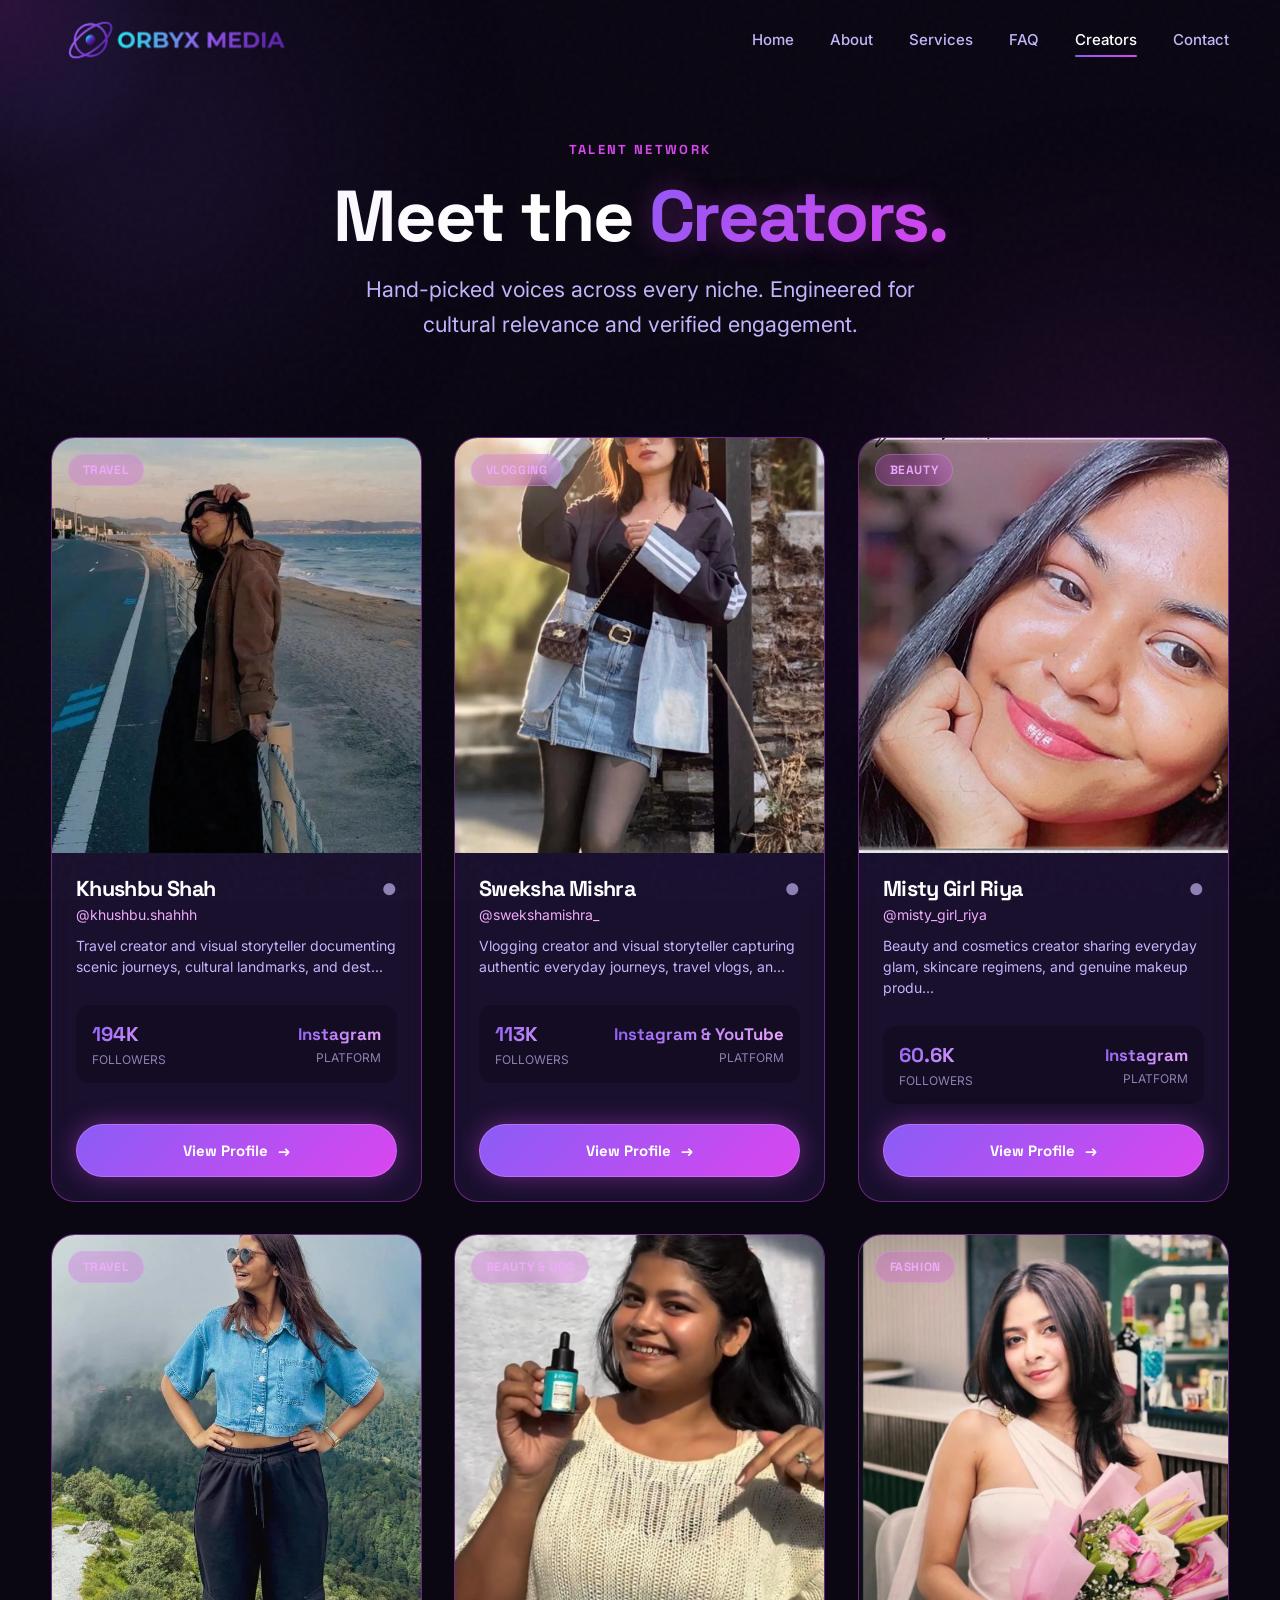
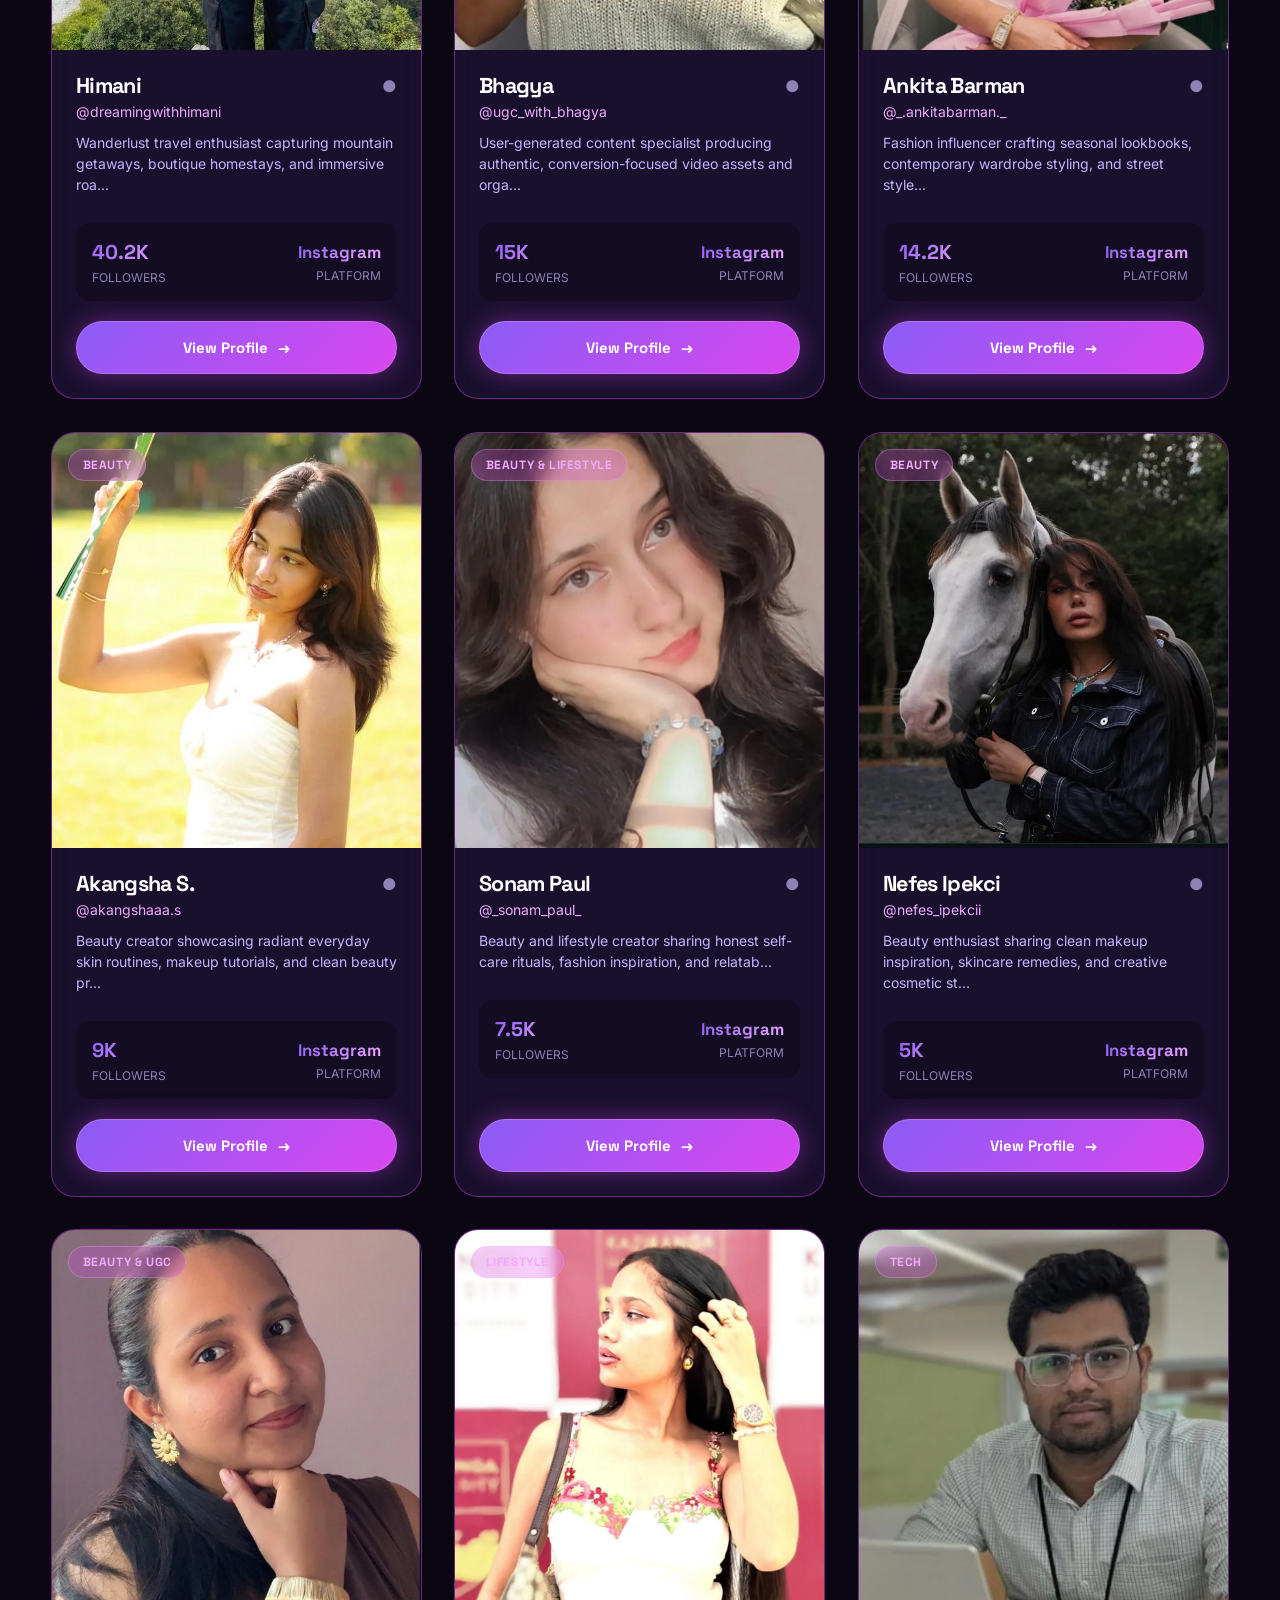
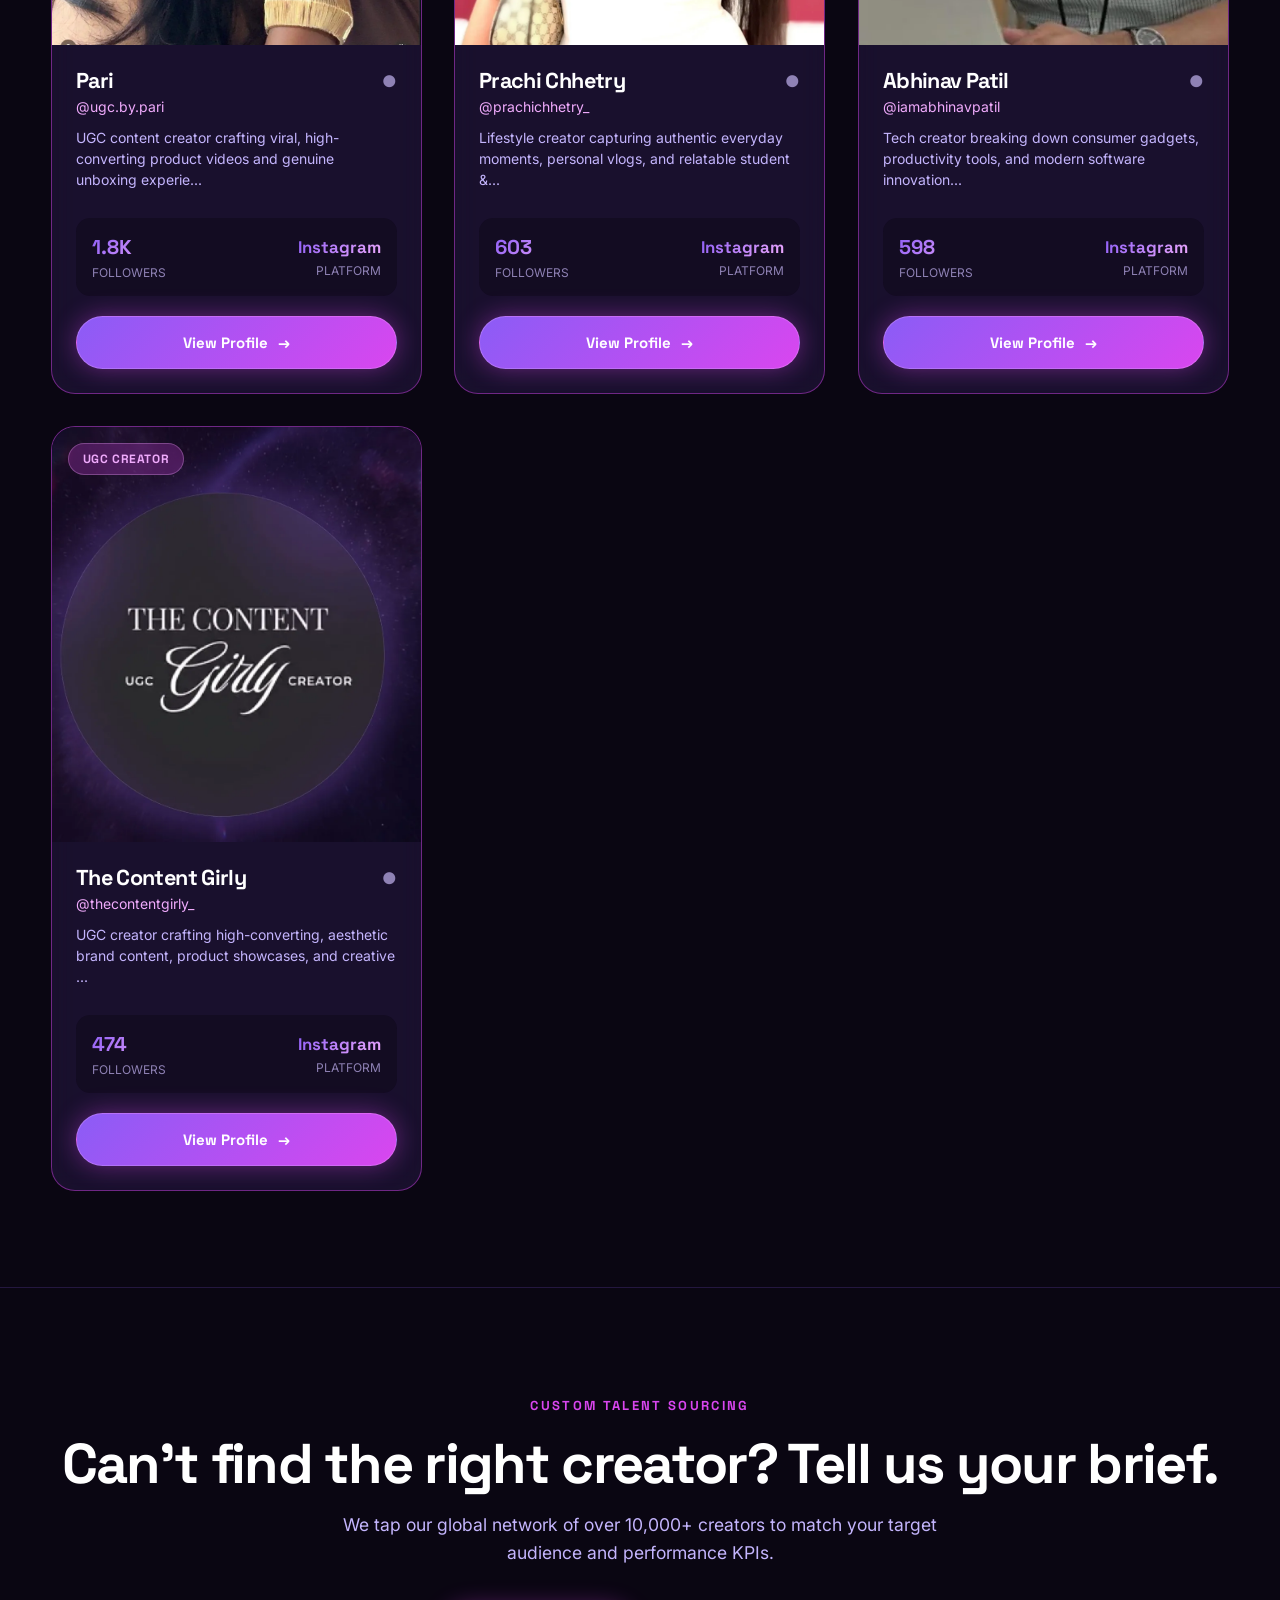
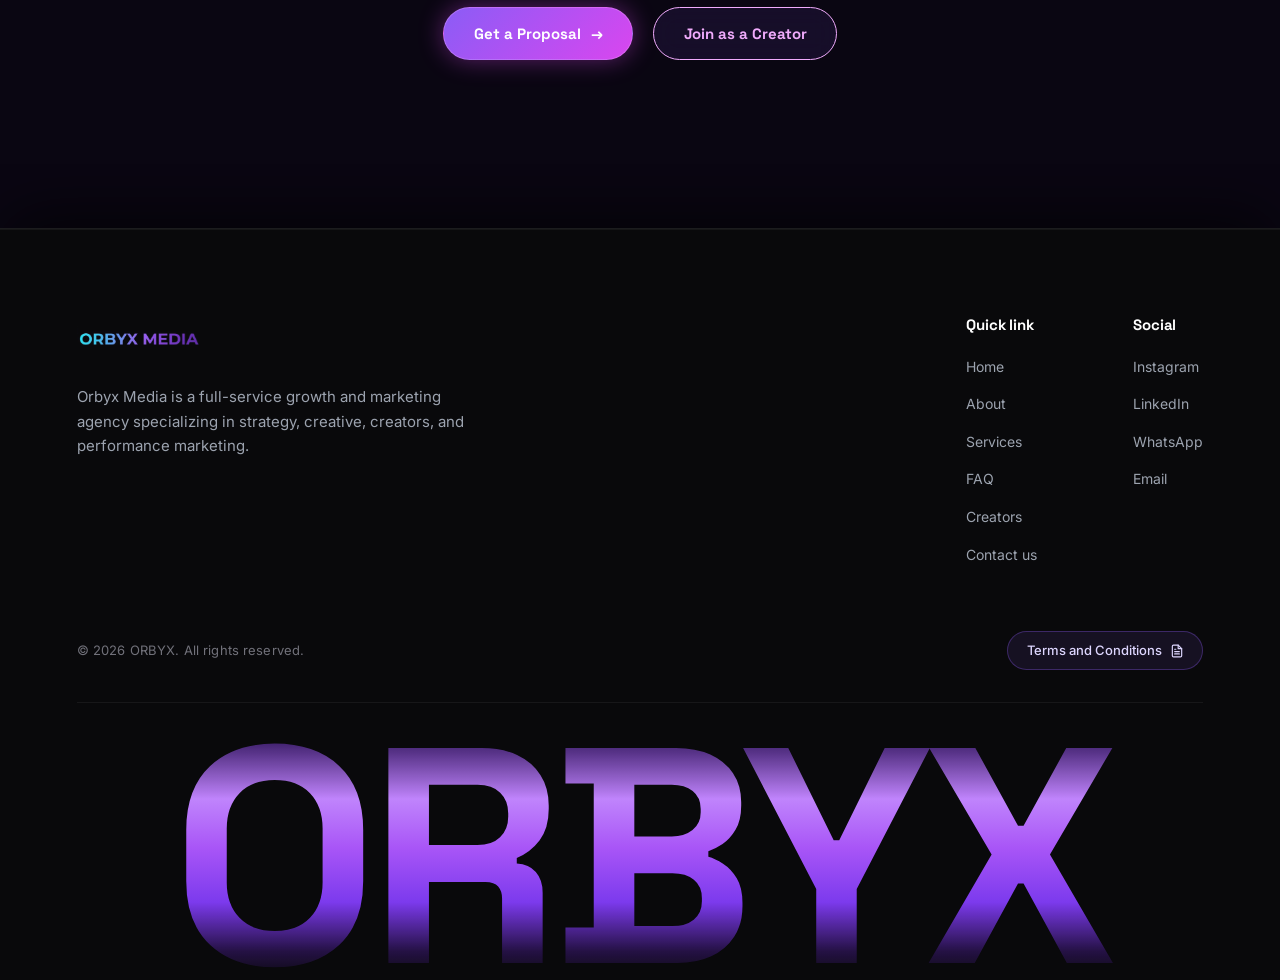
==== commit 2354eb34: "Perf/SEO: convert all service cards and creator portraits to WebP and add image dimensions" ====
--- a/creators.html
+++ b/creators.html
@@ -13,7 +13,9 @@
   <meta name="keywords"
     content="creators, talent roster, influencer network, culture marketing, creative talent, brand partnerships">
   <meta name="author" content="Orbyx Media">
-  <link rel="canonical" href="https://orbyxmedia.com/creators.html">
+  <meta name="robots" content="index, follow, max-image-preview:large, max-snippet:-1, max-video-preview:-1">
+  <meta name="google-site-verification" content="9_2UpGJKdNhUaQcbqcfa1qWIQzeFOHsnQPi7KlL2ceA" />
+  <link rel="canonical" href="https://www.orbyxmedia.in/creators">
 
   <!-- Favicons & App Icons -->
   <link rel="icon" href="/favicon.ico" sizes="48x48">
@@ -24,19 +26,23 @@
 
   <!-- Open Graph / Facebook -->
   <meta property="og:type" content="website">
-  <meta property="og:url" content="https://orbyxmedia.com/creators.html">
+  <meta property="og:site_name" content="Orbyx Media">
+  <meta property="og:url" content="https://www.orbyxmedia.in/creators">
   <meta property="og:title" content="Meet the Creators | Orbyx Media Talent Network">
   <meta property="og:description"
     content="Hand-picked voices across every niche. Real reach, authentic engagement, and proven brand lift.">
-  <meta property="og:image" content="assets/orbyx-logo.png">
+  <meta property="og:image" content="https://www.orbyxmedia.in/og-image.jpg">
+  <meta property="og:image:width" content="1200">
+  <meta property="og:image:height" content="630">
 
   <!-- Twitter -->
-  <meta property="twitter:card" content="summary_large_image">
-  <meta property="twitter:url" content="https://orbyxmedia.com/creators.html">
-  <meta property="twitter:title" content="Meet the Creators | Orbyx Media Talent Network">
-  <meta property="twitter:description"
+  <meta name="twitter:card" content="summary_large_image">
+  <meta name="twitter:site" content="@orbyx_media">
+  <meta name="twitter:url" content="https://www.orbyxmedia.in/creators">
+  <meta name="twitter:title" content="Meet the Creators | Orbyx Media Talent Network">
+  <meta name="twitter:description"
     content="Hand-picked voices across every niche. Real reach, authentic engagement, and proven brand lift.">
-  <meta property="twitter:image" content="assets/orbyx-logo.png">
+  <meta name="twitter:image" content="https://www.orbyxmedia.in/og-image.jpg">
 
   <!-- Google Fonts: Space Grotesk & Inter -->
   <link rel="preconnect" href="https://fonts.googleapis.com">
@@ -156,7 +162,7 @@
   <header class="navbar navbar-scrolled" id="navbar">
     <div class="navbar-container">
       <a href="index.html" class="navbar-logo" aria-label="Orbyx Media Home">
-        <img src="assets/Header.png" alt="Orbyx Media" class="navbar-logo-img" />
+        <img src="assets/Header.png" alt="Orbyx Media" class="navbar-logo-img" width="1003" height="249" />
       </a>
 
       <!-- Desktop Nav -->
@@ -296,7 +302,7 @@
         <!-- Brand Info -->
         <div class="footer-brand-col">
           <a href="index.html#home" class="footer-brand-logo" aria-label="Orbyx Media Home">
-            <img src="assets/Footer.png" alt="Orbyx Media" class="footer-logo-img">
+            <img src="assets/Footer.png" alt="Orbyx Media" class="footer-logo-img" width="751" height="226">
           </a>
           <p class="footer-brand-desc">
             Orbyx Media is a full-service growth and marketing agency specializing in strategy, creative, creators, and
